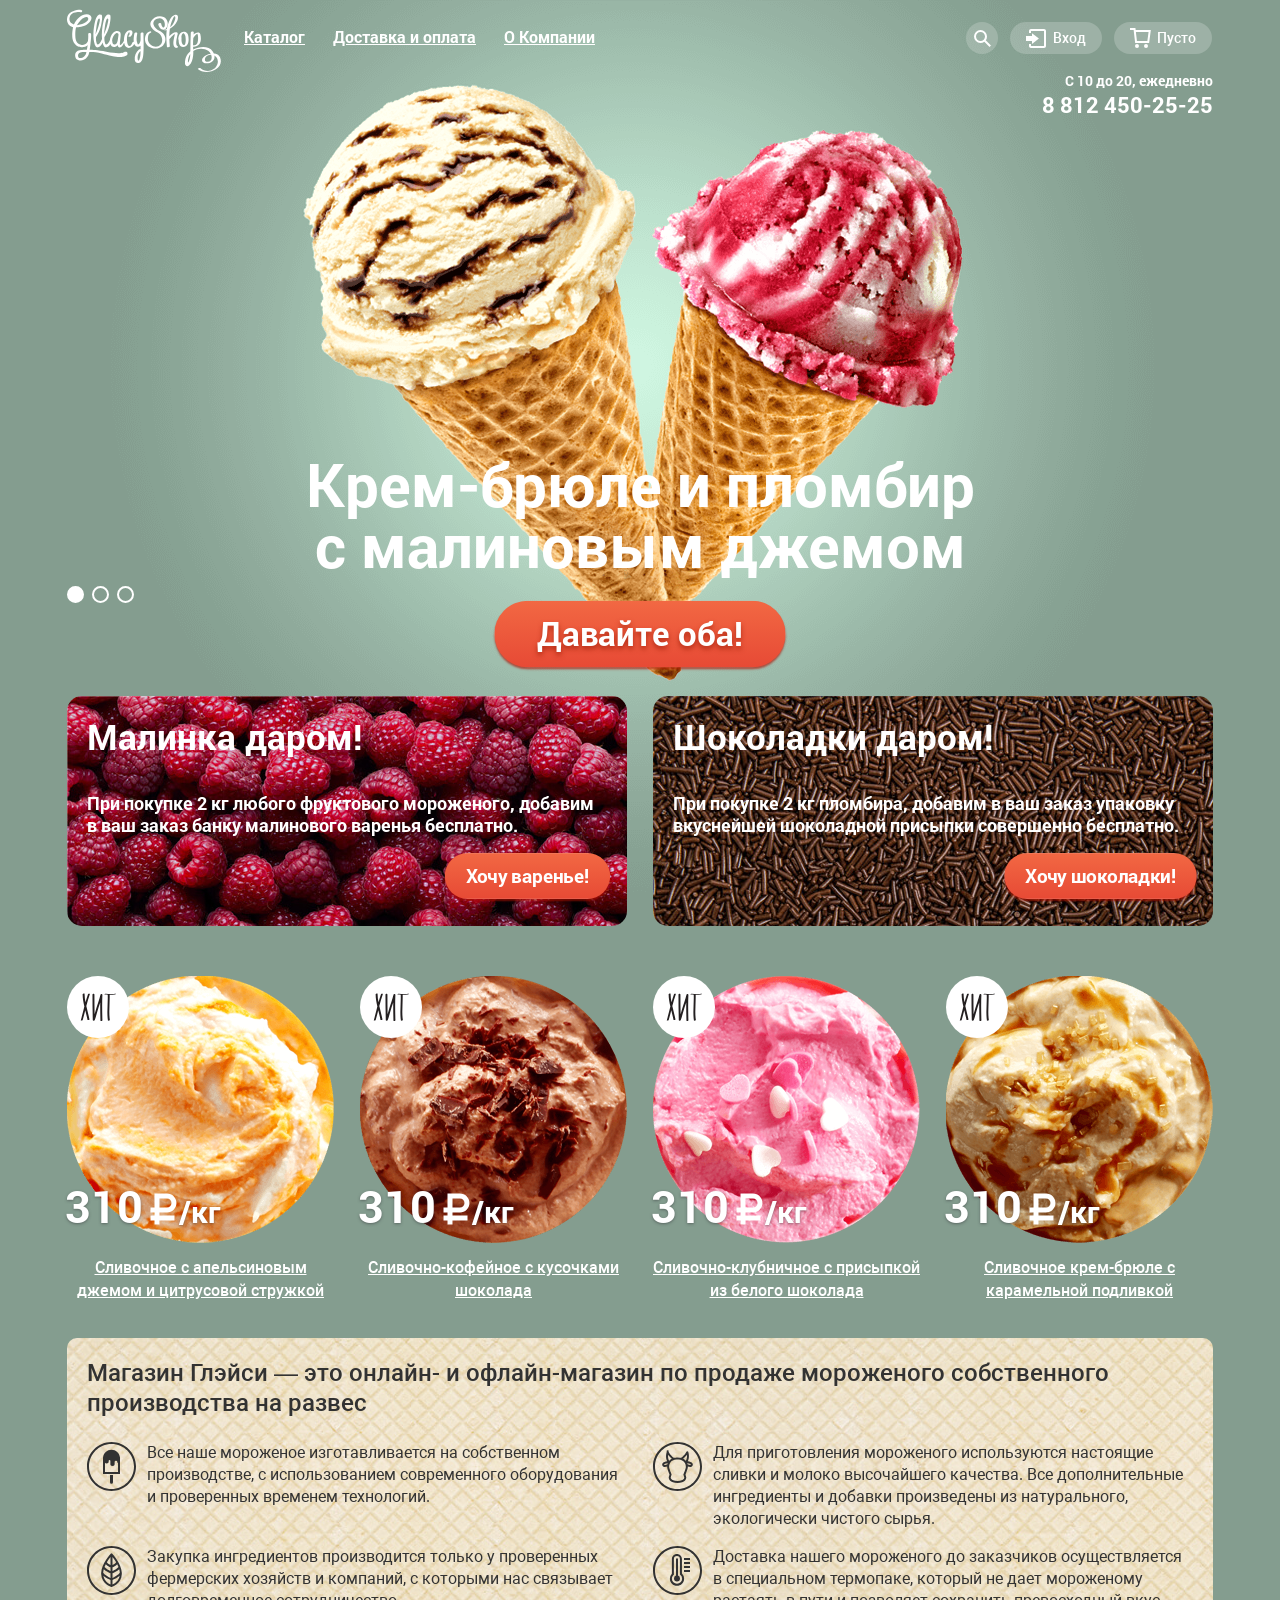
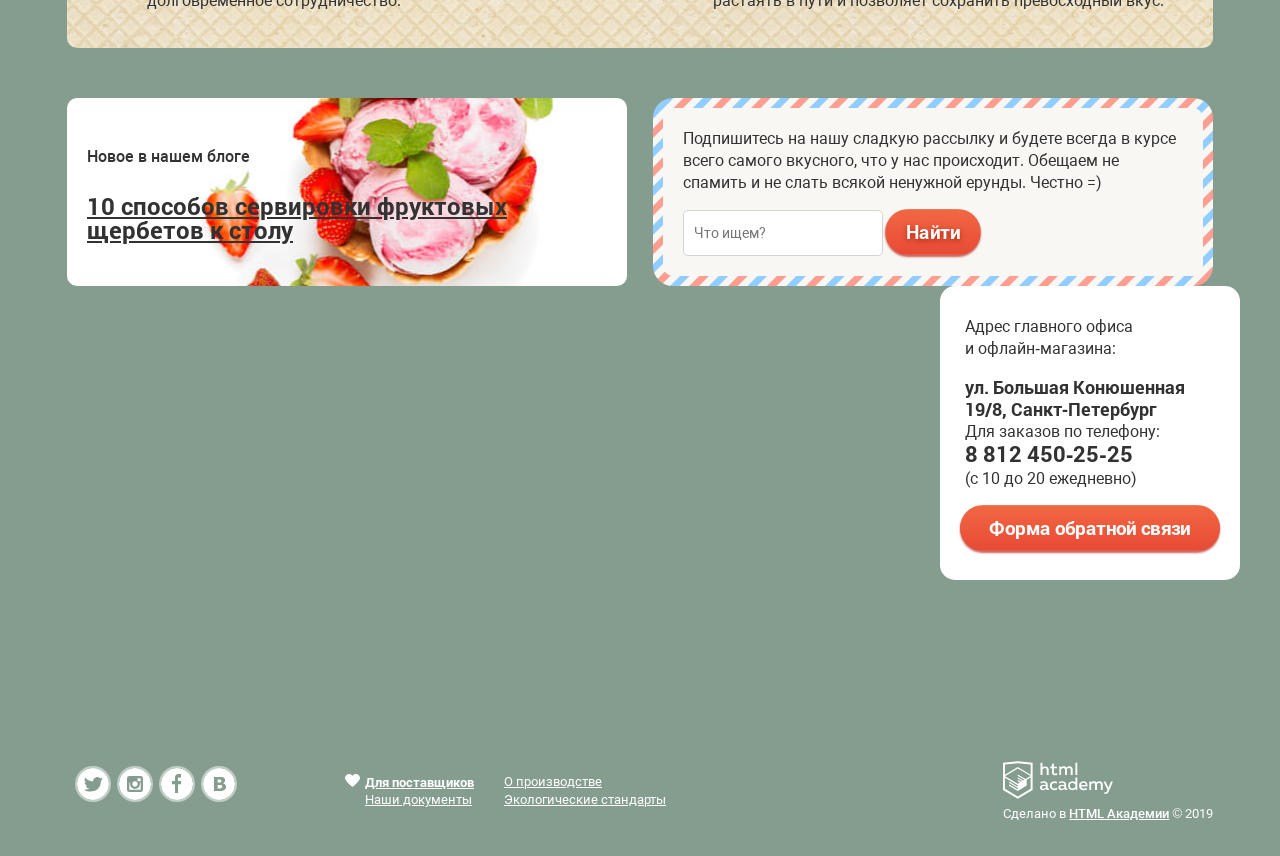
==== index.html @ 38259464 "декор-2" ====
<!DOCTYPE html>
<html lang="ru">

<head>
  <meta charset="utf-8">
  <title>HTML Academy: Глейси</title>
  <link rel="stylesheet" href="css/normalize.css">
  <link rel="stylesheet" href="css/style.css">
</head>

<body class="page-body">
  <input class="visually-hidden" type="radio" id="product-1" name="toggle" checked>
  <input class="visually-hidden" type="radio" id="product-2" name="toggle">
  <input class="visually-hidden" type="radio" id="product-3" name="toggle">
  <div class="site-wrapper">
    <div class="convert">
      <header class="page-header">
        <img class="logo  navigation__logo header__column-left" src="img/logo.svg" width="154" height="64" alt="Логотип Gllacy Shop">
        <nav class="navigation header__column-center">
          <ul class="navigation-list">
            <li class="navigation-list__item">
              <a class="navigation-list__link" href="#">Каталог</a>
              <ul class="nested-list navigation__nested-list">
                <li class="nested-list__item"><a class="nested-list__link nested-list__link--heading" href="#">Новинки</a></li>
                <li class="nested-list__item"><a class="nested-list__link" href="catalog.html">Сливочное</a></li>
                <li class="nested-list__item"><a class="nested-list__link" href="#">Щербеты</a></li>
                <li class="nested-list__item"><a class="nested-list__link" href="#">Фруктовый лед</a></li>
                <li class="nested-list__item"><a class="nested-list__link" href="#">Мелорин</a></li>
              </ul>
            </li>
            <li class="navigation-list__item"><a class="navigation-list__link" href="#">Доставка и оплата</a></li>
            <li class="navigation-list__item"><a class="navigation-list__link" href="#">О Компании</a></li>
          </ul>
        </nav>
        <div class="header__column-right">
          <ul class="user-navigation">
            <li class="user-navigation__item">
              <button class="user-navigation__icon user-navigation__icon--search" type="button" name="button-search-icon" aria-label="При наведении показывается форма поискаg сайту"><svg xmlns="http://www.w3.org/2000/svg" xmlns:xlink="http://www.w3.org/1999/xlink"
                  width="17" height="17" viewbox="0 0 17 17">
                  <path fill="#fff" d="M16.958 15.527L11.75 10.32A6.455 6.455 0 0 0 13 6.5 6.5 6.5 0 1 0 6.5 13a6.465 6.465 0 0 0 3.839-1.263l5.205 5.204 1.414-1.414zM6.5 11C4.019 11 2 8.981 2 6.5S4.019 2 6.5 2 11 4.019 11 6.5 8.981 11 6.5 11z" /></svg></button>
              <!--форма поиска -->
              <form class="search-form popup-form user-navigation__popup-form " action="https://echo.htmlacademy.ru" method="get" aria-label="Поиск по сайту">
                <input class="input search-form__input" type="search" name="search" placeholder="Что ищем?">
                <button class="button search-form__button" type="submit">Найти</button>
              </form>
            </li>
            <li class="user-navigation__item">
              <a class="user-navigation__icon user-navigation__icon--login" href="#"><svg class="user-navigation__button-icon" xmlns="http://www.w3.org/2000/svg" xmlns:xlink="http://www.w3.org/1999/xlink" width="21" height="19" viewbox="0 0 21 19">
                  <g fill="#fff">
                    <path d="M6 14.875L12.917 9.5 6 4.125v2.917H-.042v4.917H6z" />
                    <path d="M18 0H5C3.9 0 3 .9 3 2v2h2V2h13v15H5v-2H3v2c0 1.1.9 2 2 2h13c1.1 0 2-.9 2-2V2c0-1.1-.9-2-2-2z" />
                  </g>
                </svg> Вход</a>
              <!-- Форма входа-->
              <form class=" form-login user-navigation__form-login popup-form user-navigation__popup-form" action="https://echo.htmlacademy.ru" method="post" aria-label="Форма входа в личный кабинет">
                <input class="input form-login__input" type="email" name="login" placeholder="Электронная почта">
                <input class="input form-login__input" type="password" name="password" placeholder="Пароль">
                <button class="button form-login__button" type="submit">Войти</button>
                <div class="form-login__wrapper form-login__wrapper--right">
                  <a href="#" class="link popup-form__link  ">Забыли пароль?</a>
                  <a href="#" class="link popup-form__link">Новая регистрация</a>
                </div>
              </form>
            </li>
            <li class="user-navigation__item">
              <a class="user-navigation__icon shopping-cart-icon " href="#" aria-label="Корзина: Пусто">
                <svg class="user-navigation__button-icon" xmlns="http://www.w3.org/2000/svg" width="21" height="20" viewbox="0 0 21 20">
                  <g fill="#fff">
                    <path d="M5.657 2.031L5.422 0H0v2h3.64l1.5 13h13.988l1.699-12.969H5.657zM17.372 13H6.922L5.888 4.031h12.66L17.372 13z" />
                    <circle cx="6.984" cy="18" r="2" />
                    <circle cx="15.984" cy="18" r="2" />
                  </g>
                </svg>
                Пусто</a>
            </li>
          </ul>
          <p class="header-contacts">
            <span class="text header-contacts__text">C 10 до 20, ежедневно</span>
            <a class="telephone header-contacts__telephone" href="tel:8812450525207">8 812 450-25-25</a>
          </p>
        </div>
      </header>
    </div>
    <main class="main">
      <div class="convert">
        <h1 class="visually-hidden"> Магазин мороженного "Gllacy Shop"</h1>
        <section class="slider">
          <h2 class="visually-hidden">Актуальные предложения</h2>
          <div class="slider-controls">
            <label for="product-1">Первый</label>
            <label for="product-2">Второй</label>
            <label for="product-3">Третий</label>
          </div>
          <ul class="slider-list">
            <li class="slider-item slide" id="slide1">
              <h3 class="slide-title">
                Крем-брюле и пломбир с малиновым джемом
              </h3>
              <a class="button slide-button" href="#">Давайте оба!</a>
            </li>
            <li class="slider-item slide" id="slide2">
              <h3 class="slide-title">
                Шоколадный пломбир и лимонный сорбет
              </h3>
              <a class="button slide-button" href="#">Давайте оба!</a>
            </li>
            <li class="slider-item slide" id="slide3">
              <h3 class="slide-title">
                Пломбир с помадкой и клубничный щербет
              </h3>
              <a class="button slide-button" href="#">Давайте оба!</a>
            </li>
          </ul>
        </section>
        <section class="stock">
          <h2 class="visually-hidden">Акции</h2>
          <ul class="stock__list">
            <li class="stock-item  stock-item--raspberries">
              <h3 class="stock-item__title ">Малинка даром!</h3>
              <p class="text stock-item__text">При покупке 2 кг любого фруктового мороженого, добавим в ваш заказ банку малинового варенья бесплатно.
              </p>
              <a class="button stock-item__button" href="#">Хочу варенье!</a>
            </li>
            <li class="stock-item  stock-item--chocolate">
              <h3 class="stock-item__title">Шоколадки даром!</h3>
              <p class="text stock-item__text">При покупке 2 кг пломбира, добавим в ваш заказ упаковку вкуснейшей шоколадной присыпки совершенно бесплатно.
              </p>
              <a class="button stock-item__button" href="#">Хочу шоколадки!</a>
            </li>
          </ul>
        </section>
        <section class="catalog">
          <h2 class="visually-hidden">Каталог мороженного </h2>
          <ul class="calalog-list">
            <li class="catalog-item">
              <div class="catalog-item__wrapper-image  catalog-item__wrapper-image--flag">
                <img class="catalog-item__image" src="img/catalog-preview-4.png" width="267" height="267" alt="Мороженное жетлого цвета с белыми прожилками">
                <p class="catalog-item__price">310<span class=" catalog-item__price--measure">/кг</span></p>
              </div>
              <h3 class="catalog-item__title">
                <a class="link catalog-item__link" href="#">Сливочное с апельсиновым джемом и цитрусовой стружкой</a>
              </h3>
              <div class="catalog-item__container">
                <a class="button catalog-item__button" href="#">Быстрый просмотр</a>
              </div>
            </li>
            <li class="catalog-item">
              <div class="catalog-item__wrapper-image  catalog-item__wrapper-image--flag">
                <img class="catalog-item__image" src="img/catalog-preview-6.png" width="267" height="267" alt="Мороженное светло-коричневого цвета с присыпкой из тертого шоколада">
                <p class="catalog-item__price">310<span class="catalog-item__price--measure">/кг</span></p>
              </div>
              <h3 class="catalog-item__title">
                <a class="link catalog-item__link" href="#">Сливочно-кофейное с кусочками шоколада</a>
              </h3>
              <div class="catalog-item__container">
                <a class="button catalog-item__button" href="#">Быстрый просмотр</a>
              </div>
            </li>
            <li class="catalog-item">
              <div class="catalog-item__wrapper-image  catalog-item__wrapper-image--flag">
                <img class="catalog-item__image" src="img/catalog-preview-7.png" width="267" height="267" alt="Мороженное свето-розового цвета с присыпкой из белых и розовых сердечек  ">
                <p class="catalog-item__price">310<span class="catalog-item__price--measure">/кг</span></p>
              </div>
              <h3 class="catalog-item__title">
                <a class="link catalog-item__link" href="#">Сливочно-клубничное с присыпкой из белого шоколада</a>
              </h3>
              <div class="catalog-item__container">
                <a class="button catalog-item__button" href="#">Быстрый просмотр</a>
              </div>
            </li>
            <li class="catalog-item">
              <div class="catalog-item__wrapper-image catalog-item__wrapper-image--flag">
                <img class="catalog-item__image" src="img/catalog-preview-8.png" width="267" height="267" alt="Белое мороженное с карамельными вкраплениями">
                <p class="catalog-item__price">310<span class=" catalog-item__price--measure">/кг</span></p>
              </div>
              <h3 class="catalog-item__title">
                <a class="link catalog-item__link" href="#">Сливочное крем-брюле с карамельной подливкой</a>
              </h3>
              <div class="catalog-item__container">
                <a class="button catalog-item__button" href="#">Быстрый просмотр</a>
              </div>
            </li>
          </ul>
        </section>
        <section class="advantages">
          <h2 class="visually-hidden">Преимущества</h2>
          <p class=" text  advantages__description">Магазин Глэйси — это онлайн- и офлайн-магазин по продаже мороженого собственного производства на развес</p>
          <ul class="advantages-list">
            <li class="advantages-item advantages-item--ice-cream">
              <p class="text advantages-item__text">Все наше мороженое изготавливается на собственном производстве, с использованием современного оборудования и проверенных временем технологий.
              </p>
            </li>
            <li class="advantages-item advantages-item--cow">
              <p class="text advantages-item__text">Для приготовления мороженого используются настоящие сливки и молоко высочайшего качества. Все дополнительные ингредиенты и добавки произведены из натурального, экологически чистого сырья.
              </p>
            </li>
            <li class="advantages-item  advantages-item--eco">
              <p class="text advantages-item__text">Закупка ингредиентов производится только у проверенных фермерских хозяйств и компаний, с которыми нас связывает долговременное сотрудничество.
              </p>
            </li>
            <li class="advantages-item advantages-item--thermometer">
              <p class="text advantages-item__text">Доставка нашего мороженого до заказчиков осуществляется в специальном термопаке, который не дает мороженому растаять в пути и позволяет сохранить превосходный вкус.
              </p>
            </li>
          </ul>
        </section>
        <section class="news">
          <h2 class="visually-hidden">Новости блога</h2>
          <article class="news-article news__item">
            <h3 class="news-article__title">Новое в нашем блоге</h3>
            <a class=" link news-article__link" href="#">10 способов сервировки фруктовых щербетов к столу</a>
          </article>
          <div class="subscription-conteiner news__item">
            <section class="subscription ">
              <h3 class="visually-hidden">Подписка на рассылку новостей</h3>
              <p class="text subscription__text">Подпишитесь на нашу сладкую рассылку и будете всегда в курсе всего самого вкусного, что у нас происходит. Обещаем не спамить и не слать всякой ненужной ерунды. Честно =) </p>
              <form class="subscription-form subscription__subscription-form" action="https://echo.htmlacademy.ru" method="get" aria-label="Оставить элекnронную почту для подписки на новости">
                <input class="input subscription-form__input" type="search" name="search" placeholder="Что ищем?">
                <button class="button subscription-form__button" type="submit">Найти</button>
              </form>
            </section>
          </div>
        </section>
      </div>
      <section class="contacts">
        <h2 class="visually-hidden">Контакты</h2>
        <div class="convert">
          <div class="contacts-wrapper">
            <p class="text contacts__text">Адрес главного офиса и&#160;офлайн&#8209;магазина:</p>
            <address property="address" typeof="PostalAddress">
              <span class="text contacts__text contacts__text--address" property="streetAddress"> ул. Большая Конюшенная 19/8,</span>
              <span class="text contacts__text contacts__text--address" property="addressLocality"> Санкт&#8209;Петербург </span>
            </address>
            <p class="text contacts__text">Для заказов по телефону:
              <a class="telephone contacts__telephone" href="tel:8812450525207" property="telephone">8&#160;812&#160;450&#8209;25&#8209;25</a>
              (c&#160;10&#160;до&#160;20&#160;ежедневно)
            </p>
            <a class="button contacts__button" href="contacts.html">Форма обратной связи</a>
          </div>
        </div>
        <iframe class="map contacts__map" src="https://www.google.com/maps/embed?pb=!1m18!1m12!1m3!1d1998.6037872533277!2d30.320858716096975!3d59.93871648187614!2m3!1f0!2f0!3f0!3m2!1i1024!2i768!4f13.1!3m3!1m2!1s0x4696310fca145cc1%3A0x42b32648d8238007!2z0JHQvtC70YzRiNCw0Y8g0JrQvtC90Y7RiNC10L3QvdCw0Y8g0YPQuy4sIDE5LzgsINCh0LDQvdC60YIt0J_QtdGC0LXRgNCx0YPRgNCzLCDQoNC-0YHRgdC40Y8sIDE5MTE4Ng!5e0!3m2!1sru!2sus!4v1552592112877"
          width="100%" height="450" frameborder="0" style="border:0"></iframe>
        <!--https://www.w3.org/TR/html/grouping-content.html#the-address-element-->
      </section>
    </main>
    <div class="convert">
      <footer class="page-footer">
        <ul class="social-list">
          <li class="social-item"><a class="social-item__link social-item__link--twitter " href="https://twitter.com/htmlacademy_ru?lang=ru" aria-label="HTML Академия в Twitter"></a></li>
          <li class="social-item"><a class="social-item__link social-item__link--instagram " href="https://www.instagram.com/htmlacademy/?hl=ru" aria-label="HTML Академия в Instagram"></a></li>
          <li class="social-item"><a class="social-item__link social-item__link--facebook " href="https://www.facebook.com/htmlacademy/" aria-label="HTML Академия в Facebook"></a></li>
          <li class="social-item"><a class="social-item__link social-item__link--vkontakte " href="https://vk.com/htmlacademy" aria-label="HTML Академия в Vkontakte"></a></li>
        </ul>
        <ul class="legal-list">
          <li class="legal-item"><a class="link legal-item__link  legal-item__link--accent" href="#">Для поставщиков</a></li>
          <li class="legal-item"><a class="link legal-item__link" href="#">Наши документы</a></li>
          <li class="legal-item"><a class="link legal-item__link" href="#">О производстве</a></li>
          <li class="legal-item"><a class="link legal-item__link" href="#">Экологические стандарты</a></li>
        </ul>
        <div class="copyright">
          <a href="https://htmlacademy.ru/intensive/htmlcss" class="copyright__logo-link"><img class="copyright__logo" src="img/logo-htmlacademy.svg " alt="Логотип htmlacademy" width="110" height="40"></a>
          <p class="text copyright__text">Сделано в <a class="link copyright__link" href="https://htmlacademy.ru/intensive/htmlcss">HTML Академии</a> © 2019</p>
        </div>
      </footer>
    </div>
  </div>
  <div class="feedback-convert">
    <section class="feedback popup-form">
      <!--Форма обратной связи-->
      <h2 class="visually-hidden">Форма обратной связи</h2>
      <p class="text feedback__text">Мы обязательно Вам ответим! </p>
      <form class="feedback-form" action="index.html" method="post">
        <input class="input feedback-form__input" type="text" name="feedback-name" placeholder="Как Вас зовут?">
        <input class="input feedback-form__input" type="email" name="feedback-email" placeholder="Ваша почта для ответа?">
        <textarea class="input feedback-form__input" name="feedback-text" rows="6" cols="80" placeholder="Напишите что-нибудь..."></textarea>
        <button class="button feedback__button" type="submit" name="button">Отправить</button>
        <button class="feedback__button-close" type="button" name="button-close" aria-label="Закрыть форму"></button>
      </form>
    </section>
  </div>
</body>

</html>
---- css/style.css ----
@font-face {
  font-family: 'roboto';
  font-weight: 300;
  font-style: normal;
  src: url('fonts/roboto.woff2') format('woff2'),
    url('fonts/roboto.woff') format('woff');
}

@font-face {
  font-family: 'roboto';
  font-weight: 500;
  font-style: normal;
  src: url('fonts/robotomedium.woff2') format('woff2'),
    url('fonts/robotomedium.woff') format('woff');
}

@font-face {
  font-family: 'roboto';
  font-weight: 900;
  font-style: normal;
  src: url('fonts/robotobold.woff2') format('woff2'),
    url('fonts/robotobold.woff') format('woff');
}

*,
*::before,
*::after {
  box-sizing: inherit;
}

html {
  box-sizing: border-box;
}

.site-wrapper {
  min-width: 1200px;
  /* Для демонстрации */
  min-height: 100vh;
  transition: background-image .5s ease, background-color .5s ease;
  background-color: #849d8f;
  background-image: url('../img/slider-ice-1.png');
  background-repeat: no-repeat;
  background-position: top center;
}

.site-wrapper::before,
.site-wrapper::after {
  visibility: hidden;
  content: '';
}

.site-wrapper::before {
  background-image: url('../img/slider-ice-2.png');
}

.site-wrapper::after {
  background-image: url('../img/slider-ice-3.png');
}

.slider {
  position: relative;
  display: flex;
  align-items: center;
  flex-direction: column;
  padding-top: 321px;
  text-align: center;
  color: #fff;
}

.slider-list {
  margin: 0;
  padding: 0;
  list-style: none;
}

.slide {
  display: none;
}

.slide-title {
  font-size: 60px;
  font-weight: 800;
  line-height: 60px;
  width: 700px;
  margin: 0 auto;
  margin-bottom: 27px;
}

.button {
  font-size: 31px;
  font-weight: 600;
  line-height: 41px;
  display: inline-block;
  padding: 12px 44px;
  cursor: pointer;
  text-align: center;
  vertical-align: top;
  text-decoration: none;
  color: #fff;
  border: none;
  border-radius: 50px;
  background: #f26843;
  background: linear-gradient(to bottom, #f26843 0%, #e74a35 100%);
  box-shadow: 0 2px 2px rgba(172, 16, 0, .64);
  text-shadow: 0 2px 5px rgba(160, 32, 11, .76);
}

.button:hover {
  background: linear-gradient(to bottom, #f58669 0%, #ec6f5e 100%);
  box-shadow: 0 2px 2px rgba(172, 16, 0, 1);
}

.button:active {
  background: linear-gradient(to bottom, #d84732 0%, #e1613e 100%);
  box-shadow: inset 0 2px 2px rgba(172, 16, 0, 1);
}

.slider-controls {
  font-size: 0;
  position: absolute;
  z-index: 20;
  bottom: 63px;
  left: 0;
}

.slider-controls label {
  display: inline-block;
  width: 17px;
  height: 17px;
  margin-right: 8px;
  cursor: pointer;
  vertical-align: top;
  border: 2px solid #fff;
  border-radius: 50%;
  background-color: transparent;
}

#product-1:checked~.site-wrapper {
  background-color: #849d8f;
  background-image: url('../img/slider-ice-1.png');
}

#product-2:checked~.site-wrapper {
  background-color: #8996a6;
  background-image: url('../img/slider-ice-2.png');
}

#product-3:checked~.site-wrapper {
  background-color: #9d8b84;
  background-image: url('../img/slider-ice-3.png');
}

#product-1:checked~.site-wrapper #slide1,
#product-2:checked~.site-wrapper #slide2,
#product-3:checked~.site-wrapper #slide3 {
  display: flex;
  align-items: center;
  flex-direction: column;
}

#product-1:checked~.site-wrapper label[for='product-1'],
#product-2:checked~.site-wrapper label[for='product-2'],
#product-3:checked~.site-wrapper label[for='product-3'] {
  background-color: #fff;
}

.page-body {
  display: flex;
  align-items: stretch;
  flex-direction: column;
  justify-content: flex-start;
  padding: 0;
}

.page-body--inner-page {
  background-color: #849d8f;
}

.convert {
  position: relative;
  width: 1200px;
  margin-right: auto;
  margin-left: auto;
  padding-right: 27px;
  padding-left: 27px;
}

.visually-hidden {
  position: absolute;
  overflow: hidden;
  clip: rect(0, 0, 0, 0);
  width: 1px;
  height: 1px;
  margin: -1px;
  padding: 0;
  border: 0;
}

.text {
  font-family: roboto, arial, sans-serif;
  font-size: 16px;
  font-weight: 300;
  line-height: 22px;
  margin-top: 0;
  padding-top: 0;
  text-align: left;
  color: #323232;
}

.page-header {
  display: flex;
  align-items: flex-start;
  flex-direction: row;
  justify-content: flex-start;
  width: 100%;
  margin-top: 7px;
}

.header__column-right {
  display: flex;
  align-items: flex-end;
  flex-direction: column;
  justify-content: flex-start;
  margin-left: auto;
}

.navigation {
  display: flex;
  flex-direction: row;
  flex-wrap: wrap;
  justify-content: flex-start;
}

.navigation__logo {
  position: relative;
  margin-top: 2px;
}

.navigation-list {
  display: flex;
  flex-direction: row;
  flex-wrap: wrap;
  margin: 0;
  margin-top: 15px;
  padding: 0;
  padding-left: 9px;
  list-style: none;
}

.navigation-list__item {
  position: relative;
}

.navigation-list__link {
  font-family: roboto, arial, sans-serif;
  font-size: 16px;
  font-weight: 900;
  line-height: 22px;
  display: block;
  padding-top: 4px;
  padding-bottom: 6px;
  padding-right: 14px;
  padding-left: 14px;
  text-align: left;
  text-decoration: underline;
  color: white;
  border-radius: 50px;
  background-color: transparent;
}

.navigation-list__link:hover {
  text-decoration: none;
  color: black;
  background-color: white;
}

.navigation-list__link:active {
  text-decoration: none;
  color: black;
  background-color: white;
  box-shadow: inset 0 2px 1px 1px #696969;
}

.navigation-list__link--current {
  background-color: #d07058;
}

.nested-list {
  position: absolute;
  z-index: 1;
  top: 30px;
  left: -5px;
  display: flex;
  overflow: hidden;
  clip: auto;
  flex-direction: column;
  margin-left: 0;
  margin-left: 0;
  padding-left: 0;
  list-style: none;
  border-radius: 5px;
}

.navigation-list__item>.navigation__nested-list {
  display: none;
}

.navigation-list__item:hover>.navigation__nested-list {
  display: flex;
}

.nested-list__item {
  display: block;
}

.nested-list__link {
  font-family: roboto, arial, sans-serif;
  font-size: 14px;
  font-weight: 300;
  line-height: 16px;
  display: block;
  padding: 10px;
  padding-left: 20px;
  text-decoration: none;
  color: black;
  background-color: white;
}

.nested-list__link:hover {
  background-color: #fbded7;
}

.nested-list__link:active {
  background-color: #d07058;
}

.nested-list__link--heading {
  font-weight: 900;
}

.nested-list__link--heading::after {
  display: block;
  height: 1px;
  margin-right: 6px;
  margin-left: 6px;
  content: '';
  background-color: #d1d0ce;
}

.user-navigation {
  display: flex;
  flex-direction: row;
  justify-content: flex-end;
  margin: 0;
  margin-right: 1px;
  padding-left: 0;
  padding-top: 15px;
  list-style: none;
  align-items: flex-start;
}

.user-navigation__item {
  position: relative;
  display: block;
  padding: 0px;
  margin-left: 12px;
}

.user-navigation__icon {
  font-family: roboto, arial, sans-serif;
  font-size: 14px;
  font-weight: 500;
  line-height: 22px;
  display: block;
  padding-left: 16px;
  padding-right: 16px;
  padding-top: 5px;
  padding-bottom: 5px;
  text-align: center;
  text-decoration: none;
  color: white;
  border-style: none;
  border-radius: 50px;
  background-color: rgba(255, 255, 255, .2);
  vertical-align: middle;
  display: flex;
  justify-content: center;
  align-items: center;
}

.user-navigation__button-icon {
  margin-right: 6px;
}

.user-navigation__icon:hover {
  color: black;
  background-color: rgba(255, 255, 255, 1);
}

.user-navigation__icon--search {
  width: 32px;
  height: 32px;
  padding: 5px;
  border-radius: 50%;
  vertical-align: middle;
}

.user-navigation__icon--search:hover>svg>path {
  fill: black;
}

.user-navigation__icon--login:hover>svg>g {
  fill: black;
}

.user-navigation__popup-form {
  top: 30px;
  left: -5px;
}

.popup-form {
  position: absolute;
  z-index: 1;
  display: flex;
  flex-direction: column;
  padding: 20px;
  border-color: #d3d3d2;
  border-radius: 5px;
  background-color: #f8f7f4;
}

.user-navigation__item>.user-navigation__popup-form {
  display: none;
}

.user-navigation__item:hover>.user-navigation__popup-form {
  display: flex;
}

.shopping-cart-icon:hover>svg>g {
  fill: black;
}

.input {
  font-family: roboto, arial, sans-serif;
  font-size: 14px;
  font-weight: 300;
  line-height: 24px;
  padding: 10px;
  text-decoration: none;
  color: #999;
  border-width: 1px;
  border-style: solid;
  border-color: #d3d3d2;
  border-radius: 5px;
  background-color: white;
  box-shadow: none;
}

.button {
  font-family: roboto, arial, sans-serif;
  font-size: 18px;
  font-weight: 900;
  line-height: 24px;
  display: inline-block;
  padding: 10px;
  padding-right: 20px;
  padding-left: 20px;
  -webkit-transform: matrix(1.04013375779322, 0, 0, 1.04013375779322, 0, 0);
  -moz-transform: matrix(1.04013375779322, 0, 0, 1.04013375779322, 0, 0);
  -ms-transform: matrix(1.04013375779322, 0, 0, 1.04013375779322, 0, 0);
  text-align: center;
  text-decoration: none;
  color: white;
  border: none;
  border-radius: 50px;
  background-color: white;
  background-image: -moz-linear-gradient(90deg, rgb(231, 74, 53) 0%, rgb(242, 104, 67) 100%);
  background-image: -webkit-linear-gradient(90deg, rgb(231, 74, 53) 0%, rgb(242, 104, 67) 100%);
  background-image: -ms-linear-gradient(90deg, rgb(231, 74, 53) 0%, rgb(242, 104, 67) 100%);
  box-shadow: 0 2px 2px 0 rgba(172, 16, 0, .64);
  text-shadow: 0 2px 5px rgba(160, 32, 11, .76);
}

.link {
  font-family: roboto, arial, sans-serif;
  font-size: 16px;
  font-weight: 500;
  line-height: 18px;
  text-align: center;
  text-decoration: underline;
  color: white;
}

.link:hover {
  color: #ffbc9e;
}

.link:active {
  color: #ffbc9e;
}

.popup-form__link {
  font-size: 13px;
  font-weight: 300;
  color: black;
}

.shopping-cart-icon--full {
  background-color: white;
  color: black;
}

.shopping-cart-nested__list {
  position: relative;
  list-style: none;
}

.shopping-cart-nested__list:last-child::after {
  position: absolute;
  display: block;
  height: 1px;
  content: '';
  background-color: #cacac7;
}

.shopping-cart-nested__cost {
  font-size: 15px;
  font-weight: 900;
  text-align: right;
}

.shopping-cart-nested__description {
  font-size: 13px;
}

.shopping-cart-nested__quantity {
  font-size: 13px;
}

.shopping-cart-nested__price {
  font-size: 13px;
  color: #999;
}

.shopping-cart-nested__cost {
  font-size: 13px;
}

.header-contacts {
  display: flex;
  align-items: flex-end;
  flex-direction: column;
  color: white;
}

.header-contacts__text {
  font-size: 14px;
  font-weight: 900;
  color: inherit;
}

.telephone {
  font-family: roboto, arial, sans-serif;
  font-size: 22px;
  font-weight: 900;
  text-decoration: none;
  color: inherit;
}

.slide-title {
  font-family: roboto, arial, sans-serif;
  font-size: 60px;
  font-weight: 900;
  line-height: 60.35px;
  color: white;
}

.slide-button {
  font-size: 32px;
  font-weight: 900;
  line-height: 44px;
  align-self: center;
  width: 280px;
}

.stock {
  margin-top: 30px;
}

.stock__list {
  display: flex;
  flex-direction: row;
  flex-wrap: wrap;
  justify-content: space-between;
  margin: 0;
  padding: 0;
  list-style: none;
}

.stock-item {
  display: flex;
  align-items: flex-start;
  flex-direction: column;
  width: 560px;
  min-height: 230px;
  padding: 20px;
  border-radius: 15px;
}

.stock-item--raspberries {
  background-image: url('../img/background-raspberries.jpg');
}

.stock-item--chocolate {
  background-image: url('../img/background-chocolate.jpg');
}

.stock-item__title {
  font-family: roboto, arial, sans-serif;
  font-size: 35px;
  font-weight: 900;
  line-height: 41px;
  margin-top: 0;
  text-align: left;
  color: white;
}

.stock-item__text {
  font-family: roboto, arial, sans-serif;
  font-size: 18px;
  font-weight: 900;
  line-height: 22px;
  text-align: left;
  color: white;
}

.stock-item__button {
  align-self: flex-end;
  text-shadow: none;
}

.catalog {
  margin-top: 50px;
}

.calalog-list {
  font-size: 0;
  display: flex;
  flex-direction: row;
  flex-wrap: wrap;
  justify-content: space-between;
  margin: 0;
  padding: 0;
  list-style: none;
}

.catalog-item {
  position: relative;
  width: 267px;
  margin: 0;
  padding: 0;
  margin-bottom: 36px;
}

.catalog-item__wrapper-image {
  position: relative;
}

.catalog-item__wrapper-image--flag::before {
  position: absolute;
  content: "хит";
  display: block;
  width: 62px;
  height: 62px;
  border-radius: 50%;
  background-color: white;
  background-image: url("../img/hit.svg");
  background-position: center;
  background-repeat: no-repeat;
  top: 0px;
  left: 0px;
  z-index: 6;
}

.catalog-item__title {
  margin-top: 13px;
}

.catalog-item__link {
  display: block;
  text-align: center;
  line-height: 23px;
}

.catalog-item__image {
  margin-left: auto;
  margin-right: auto;
}

.catalog-item__flag {
  font-size: 0;
  position: absolute;
  top: 0;
  left: 0;
  width: 62px;
  height: 62px;
  border-radius: 50%;
  background-color: white;
  background-image: url('../img/hit.svg');
  background-repeat: no-repeat;
}

.catalog-item__price {
  font-family: roboto, arial, sans-serif;
  font-size: 45px;
  font-weight: 900;
  font-weight: bold;
  line-height: 45px;
  position: absolute;
  padding: 0px;
  left: -2px;
  top: 207px;
  display: flex;
  align-items: baseline;
  flex-direction: row;
  text-align: left;
  color: white;
  text-shadow: 0 1px 3px rgba(49, 50, 53, .5);
  margin: 0px;
}

.catalog-item__price--measure {
  font-size: 30px;
  position: relative;
  padding-left: 36px;
}

.catalog-item__price--measure::before {
  position: absolute;
  bottom: 8px;
  left: 6px;
  display: block;
  width: 30px;
  height: 33px;
  content: '';
  background-image: url('../img/ruble.svg');
  background-repeat: no-repeat;
  background-position: center;
  -webkit-svg-shadow: 0 1px 3px rgba(49, 50, 53, .5);
}

/*Разобраться с тенюшечкой.*/
.catalog-item__container {
  z-index: 4;
  display: none;
  width: 100%;
  text-align: center;
  margin-top: 9px;
  margin-bottom: 5px;
}

.catalog-item:hover {
  z-index: 2;
}

.catalog-item:hover>.catalog-item__container {
  z-index: 6;
  display: block;
  position: absolute;
  top: 324px;
}

.catalog-item:hover>.catalog-item__container::after {
  position: absolute;
  z-index: -1;
  top: -340px;
  left: -13px;
  display: block;
  width: 293px;
  height: 405px;
  content: '';
  border-radius: 5px;
  background-color: rgba(255, 255, 255, .2);
  box-shadow: 0 20px 20px 0 rgba(0, 0, 0, .4);
}

.catalog-item__button {
  display: inline-block;
  text-align: center;
  text-shadow: none;
  padding-top: 7px;
  padding-bottom: 11px;
  padding-right: 16px;
  padding-left: 16px;
  letter-spacing: -0.02em;
}

.catalog-item__container::after {
  display: block;
  content: '';
}

.advantages {
  padding: 20px;
  border-radius: 10px;
  background-color: #e8d3ad;
  background-image: url('../img/pattern-waffle.jpg');
}

.advantages__description {
  font-size: 24px;
  font-weight: 500;
  line-height: 30px;
}

.advantages-list {
  display: flex;
  flex-direction: row;
  flex-wrap: wrap;
  justify-content: space-between;
  margin: 0;
  padding: 0;
  list-style: none;
}

.advantages-item {
  position: relative;
  width: 540px;
  padding-left: 60px;
}

.advantages-item::before {
  position: absolute;
  top: 0;
  left: 0;
  width: 62px;
  height: 62px;
  content: '';
  background-repeat: no-repeat;
}

.advantages-item--ice-cream::before {
  background-image: url('../img/ice-cream.svg');
}

.advantages-item--cow::before {
  background-image: url('../img/cow.svg');
}

.advantages-item--eco::before {
  background-image: url('../img/eco.svg');
}

.advantages-item--thermometer::before {
  background-image: url('../img/thermometer.svg');
}

.advantages-list:nth-child(4)::before {
  position: absolute;
  top: 0;
  left: 0;
  width: 62px;
  height: 62px;
  content: '';
  background-image: url('../img/thermometer.svg');
}

.news {
  display: flex;
  display: flex;
  flex-direction: row;
  flex-direction: row;
  flex-wrap: wrap;
  justify-content: space-between;
  margin-top: 50px;
}

.news__item {
  width: 560px;
}

.news-article {
  padding: 20px;
  border-radius: 10px;
  background-color: white;
  background-image: url('../img/article-illustration.jpg');
  background-repeat: no-repeat;
  background-position: 40% 50%;
}

.news-article__title {
  font-family: roboto, arial, sans-serif;
  font-size: 16px;
  font-weight: 500;
  line-height: 45px;
  text-align: left;
  color: white;
  color: #323232;
}

.news-article__link {
  font-size: 24px;
  font-weight: 900;
  line-height: 22px;
  color: #323232;
}

.subscription {
  display: flex;
  flex-direction: column;
  padding: 20px;
  border-radius: 10px;
  background-color: #f8f7f4;
}

.subscription-conteiner {
  padding: 10px;
  border-radius: 20px;
  background-image: url('../img/bg-post.svg');
}

.subscription__button {
  align-self: flex-end;
  text-shadow: none;
}

.contacts {
  position: relative;
  display: block;
}

.contacts-wrapper {
  position: absolute;
  right: 0;
  display: flex;
  flex-direction: column;
  flex-wrap: wrap;
  width: 300px;
  padding-top: 30px;
  padding-right: 25px;
  padding-bottom: 30px;
  padding-left: 25px;
  border-radius: 15px;
  background-color: white;
}

.contacts__text--address {
  font-size: 18px;
  font-weight: 900;
  font-style: normal;
}

.contacts__button {
  text-shadow: none;
}

.page-footer {
  display: flex;
  align-items: center;
  flex-direction: row;
  justify-content: flex-start;
  padding-top: 20px;
  padding-bottom: 20px;
}

.social-list {
  display: flex;
  flex-direction: row;
  flex-wrap: nowrap;
  height: 60px;
  margin: 0;
  padding: 0;
  list-style: none;
}

.social-item {
  margin: 0;
  margin-left: 10px;
  padding: 0;
}

.social-item__link {
  display: block;
  width: 32px;
  height: 32px;
  box-shadow: 0 0 0 2px rgba(255, 255, 255, 0.5);
  border-radius: 50%;
  background-repeat: no-repeat;
  background-position: center;
}

.social-item__link--twitter {
  background-image: url('../img/twitter.svg');
}

.social-item__link--instagram {
  background-image: url('../img/instagram.svg');
}

.social-item__link--facebook {
  background-image: url('../img/fb.svg');
}

.social-item__link--vkontakte {
  background-image: url('../img/vk.svg');
}

.legal-list {
  display: flex;
  flex-direction: column;
  flex-wrap: wrap;
  justify-content: flex-start;
  height: 50px;
  margin: 0;
  margin-left: 100px;
  padding: 0;
  list-style: none;
}

.legal-item {
  display: block;
  padding-left: 30px;
}

.legal-item__link {
  font-size: 13px;
  font-weight: 300;
  line-height: 18px;
  display: block;
  text-align: left;
}

.legal-item__link--accent {
  font-weight: 900;
  position: relative;
  display: block;
}

.legal-item__link--accent::before {
  position: absolute;
  top: 0;
  left: -20px;
  display: block;
  width: 15px;
  height: 15px;
  content: '';
  background-image: url('../img/heart.svg');
  background-repeat: no-repeat;
  background-position: center;
}

.copyright {
  margin-left: auto;
}

.copyright__text {
  font-size: 13px;
  line-height: 18px;
  color: white;
}

.copyright__link {
  font-size: inherit;
  line-height: inherit;
  color: inherit;
}

.paginator {
  display: flex;
  flex-direction: row;
  justify-content: flex-end;
  list-style: none;
}

.paginator-item__link {
  font-family: roboto, arial, sans-serif;
  font-size: 16px;
  font-weight: 300;
  line-height: 22px;
  display: block;
  min-width: 26px;
  text-align: center;
  text-decoration: none;
  color: white;
  border-radius: 13px;
}

.paginator-item__link--current {
  color: #323232;
  background-color: white;
}

.paginator-item__link--back {
  font-size: 0px;
  color: transparent;
  background-image: url("../img/icon-right-small.svg");
  width: 20px;
  height: 20px;
}

.paginator-item__link--next {}

.feedback-convert {
  position: fixed;
  top: 0;
  left: 0;
  display: none;
  width: 100%;
  height: 100%;
  background-color: rgba(32, 32, 32, .5);
}

.feedback {
  position: relative;
  top: 100px;
  width: 480px;
  margin-right: auto;
  margin-left: auto;
}

.feedback-form {
  display: flex;
  flex-direction: column;
}

.feedback__button {
  text-shadow: none;
}

/* Внутренняя страница*/
.breadcrumbs {
  display: flex;
  flex-direction: row;
  margin: 0;
  padding: 0;
  list-style: none;
  margin-bottom: -2px;
}

.breadcrumbs-item__link {
  font-size: 14px;
  font-weight: 300;
  padding-right: 21px;
  position: relative;
}

.breadcrumbs-item__link::after {
  content: "»";
  display: block;
  position: absolute;
  width: 6px;
  height: 6px;
  top: 0px;
  right: 8px;
  color: white;
}

.breadcrumbs-item__link--current {
  text-decoration: none;
}

.breadcrumbs-item__link--current::after {
  display: none;
}

.inner-page__title {
  font-family: roboto, arial, sans-serif;
  font-size: 35px;
  font-weight: 900;
  color: white;
  margin-top: 0px;
  margin-bottom: 27px;
}

.sorting {
  display: flex;
  align-items: stretch;
  flex-direction: row;
  justify-content: flex-start;
  margin-bottom: 25px;
}

.sorting__select {
  -webkit-appearance: none;
  -moz-appearance: none;
  appearance: none;
  position: relative;
  display: block;
}

.sorting__label:last-child {
  margin-right: 0px;
}

.form-sorting {
  display: flex;
  flex-direction: row;
  flex-wrap: wrap;
  min-width: 875px;
  max-width: 1146px;
  justify-content: flex-start;
  align-items: flex-start;
}

.sorting__fieldset {
  display: block;
  padding: 0px;
  margin: 0px;
  border: none;
  font-family: roboto, arial, sans-serif;
  font-size: 14px;
  font-weight: 500;
  line-height: 16px;
  text-align: left;
  color: white;
  margin-right: 16px;
  margin-bottom: 16px;
}

.sorting__legend {
  padding-left: 14px;
  margin-bottom: 5px;
}

.sorting-item-wrapper {
  background-color: rgba(255, 255, 255, 0.2);
  border-radius: 30px;
  padding-left: 14px;
  padding-right: 14px;
  padding-top: 10px;
  padding-bottom: 7px;
}

.sorting__select {
  font-family: roboto, arial, sans-serif;
  font-size: 16px;
  font-weight: 500;
  line-height: 18px;
  text-align: left;
  color: white;
  padding-left: 13px;
  padding-right: 33px;
  position: relative;
}

.sorting__select:hover {
  color: black;
}

.sorting__select-item {
  color: black;
}

.sorting__select-wrapper {
  position: relative;
}

.sorting__select-wrapper::after {
  content: "<svg xmlns="http: //www.w3.org/2000/svg" width="11" height="10" viewBox="0 0 11 10"><path fill="#444" d="M5.5 10L0 0h11"/></svg>";
    display: inline-block;
  position: absolute;
  top: 11px;
  right: 29px;
  width: 16px;
  height: 16px;
  background-color: #f00;
  z-index: 6;
}

.sorting__label {
  font-family: roboto, arial, sans-serif;
  font-size: 16px;
  font-weight: 500;
  line-height: 18px;
  text-align: left;
  color: white;
  padding-left: 30px;
  position: relative;
  margin-right: 16px;
}

.sorting__label::before {
  content: "";
  position: absolute;
  top: -2px;
  left: -1px;
  background-position: left, top;
  background-repeat: no-repeat;
  opacity: 0.8;
  background-size: 100%;
}

/*hover*/
.sorting__input:hover+.sorting__label::before {
  opacity: 1;
}

.sorting__input:disabled+.sorting__label::before {
  opacity: 0.4;
}

.sorting__input--type-radio+.sorting__label::before {
  background-image: url("../img/radio-off.svg");
  width: 22px;
  height: 22px;
}

.sorting__input--type-radio:checked+.sorting__label::before {
  background-image: url("../img/radio-on.svg");
  width: 22px;
  height: 22px;
}

.sorting__input--type-checkbox+.sorting__label::before {
  background-image: url("../img/checkbox-off.svg");
  width: 20px;
  height: 20px;
  top: -0px;
  left: -1px;
}

.sorting__input--type-checkbox:checked+.sorting__label::before {
  background-image: url("../img/checkbox-on.svg");
  width: 24px;
  height: 25px;
  top: -2px;
  left: -1px;
}

.sorting__label::before {}

.sorting__input {
  position: absolute;
  overflow: hidden;
  clip: rect(0, 0, 0, 0);
  width: 1px;
  height: 1px;
  margin: -1px;
  padding: 0;
  border: 0;
}

.sorting__button {
  display: block;
  border: solid 2px white;
  border-radius: 20px;
  padding-top: 7px;
  padding-bottom: 7px;
  padding-right: 30px;
  padding-left: 30px;
  font-family: "roboto", arial, sans-serif;
  font-size: 16px;
  font-weight: 500;
  line-height: 18px;
  text-align: center;
  color: white;
  margin-top: 21px;
}

.sorting-item-wrapper--toggle {
  width: 219px;
  height: 36px;
  position: relative;
}

.toggle {
  position: absolute;
  weight: 20px;
  height: 20px;
  background-image: url("../img/filter-button.svg");
  background-repeat: no-repeat;
  background-repeat: no-repeat;
  background-size: 100%;
}

.toggle--1 {
  top: 0px;
  left: 0px;
}

.toggle--2 {}

.rail {
  position: absolute;
  height: 4px;
}

.rail--1 {
  weight: 99px;
}

.rail--2 {
  weight: 176px;
}
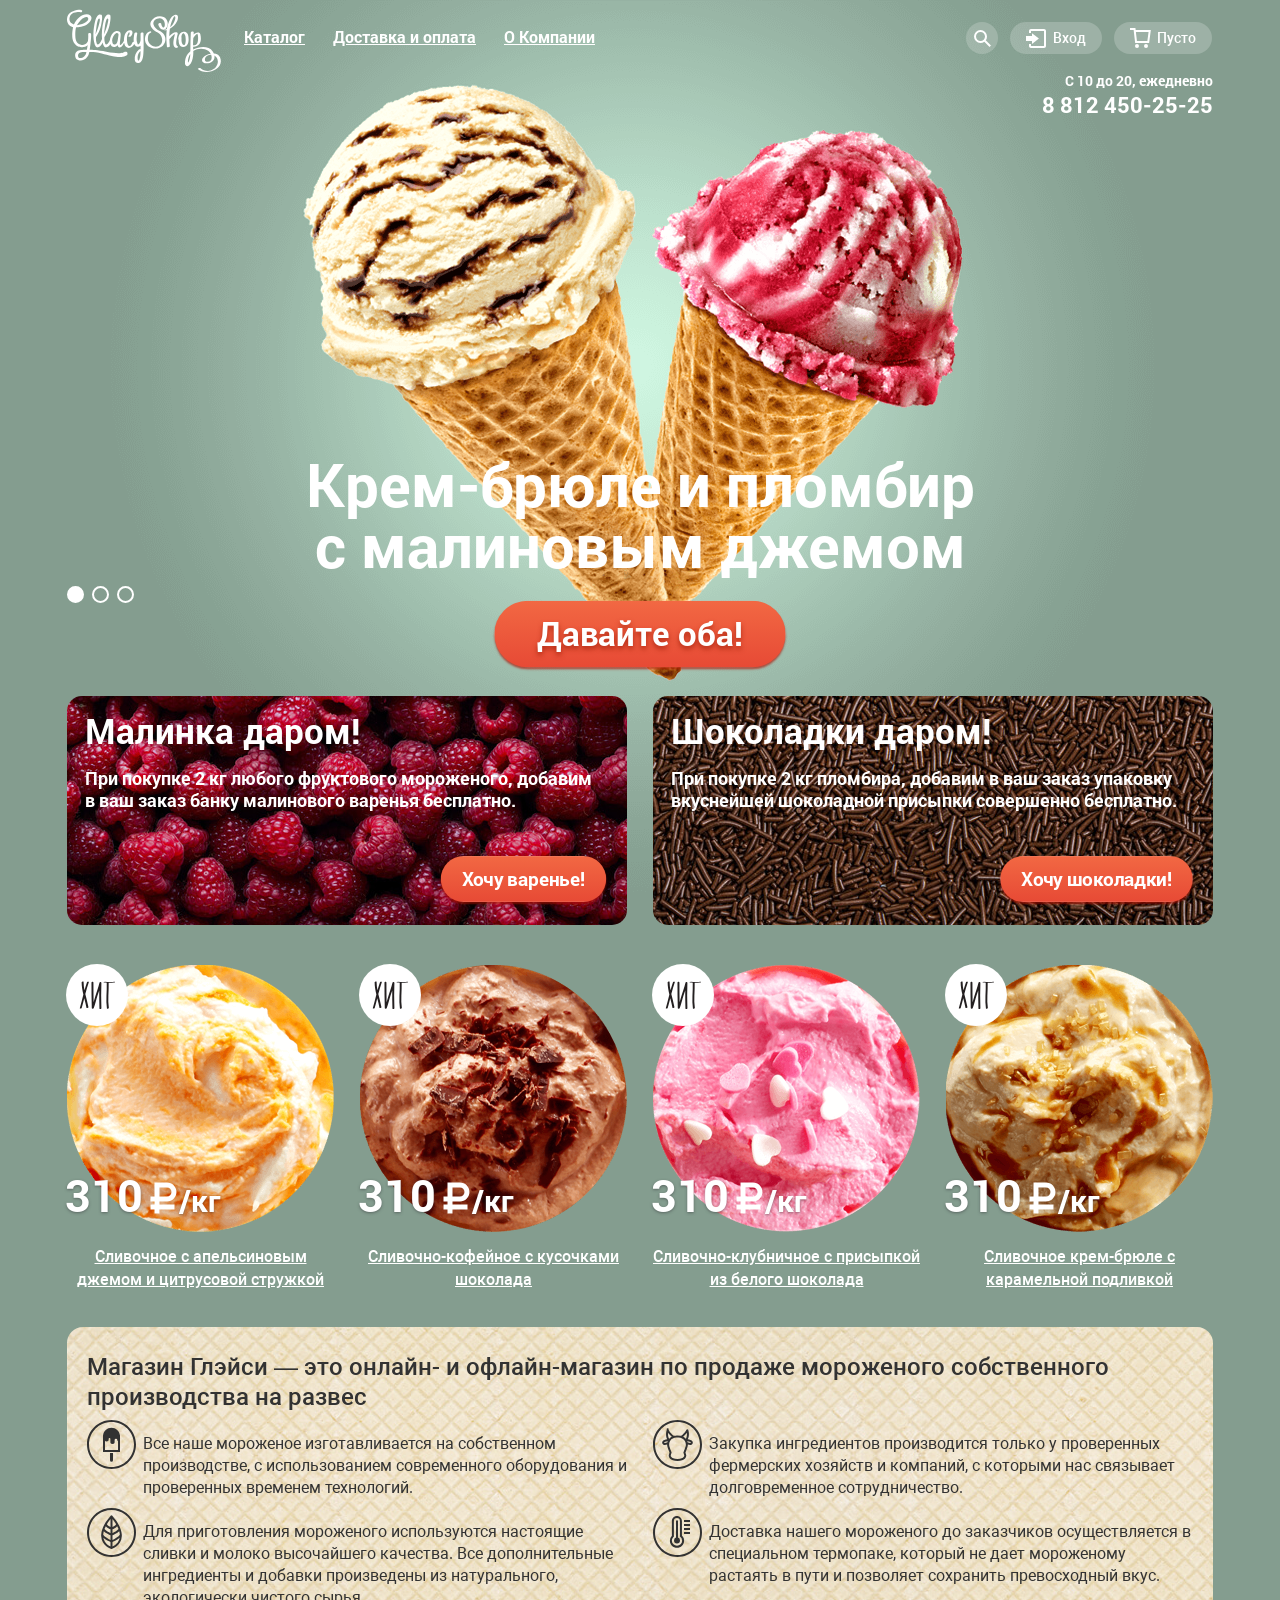
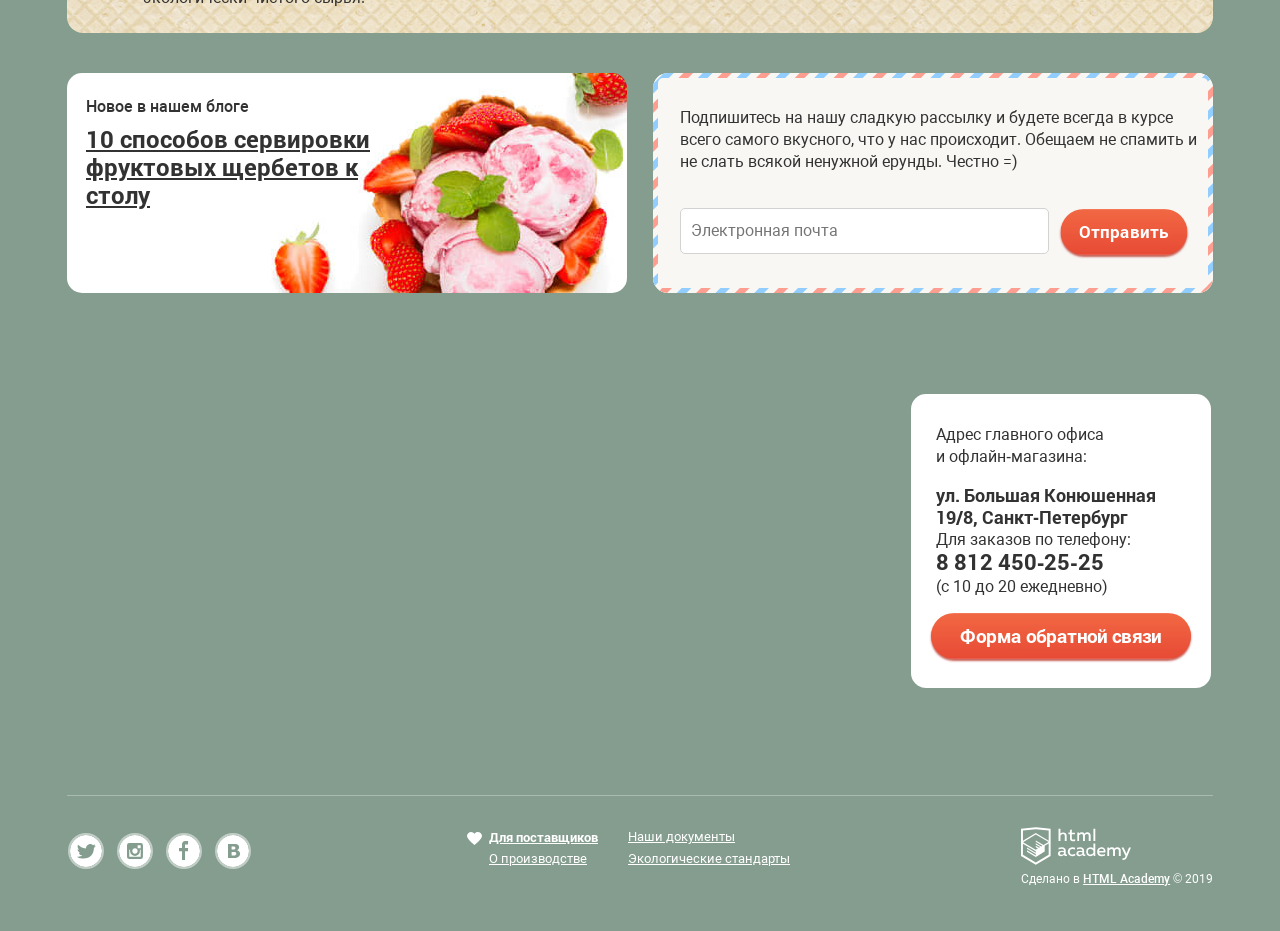
==== commit 301dec52: "почти пиксельперфект" ====
--- a/index.html
+++ b/index.html
@@ -191,11 +191,12 @@
               </p>
             </li>
             <li class="advantages-item advantages-item--cow">
-              <p class="text advantages-item__text">Для приготовления мороженого используются настоящие сливки и молоко высочайшего качества. Все дополнительные ингредиенты и добавки произведены из натурального, экологически чистого сырья.
+              <p class="text advantages-item__text">Закупка ингредиентов производится только у проверенных фермерских хозяйств и компаний, с которыми нас связывает долговременное сотрудничество.
               </p>
             </li>
             <li class="advantages-item  advantages-item--eco">
-              <p class="text advantages-item__text">Закупка ингредиентов производится только у проверенных фермерских хозяйств и компаний, с которыми нас связывает долговременное сотрудничество.
+              <p class="text advantages-item__text">
+                Для приготовления мороженого используются настоящие сливки и молоко высочайшего качества. Все дополнительные ингредиенты и добавки произведены из натурального, экологически чистого сырья.
               </p>
             </li>
             <li class="advantages-item advantages-item--thermometer">
@@ -215,8 +216,8 @@
               <h3 class="visually-hidden">Подписка на рассылку новостей</h3>
               <p class="text subscription__text">Подпишитесь на нашу сладкую рассылку и будете всегда в курсе всего самого вкусного, что у нас происходит. Обещаем не спамить и не слать всякой ненужной ерунды. Честно =) </p>
               <form class="subscription-form subscription__subscription-form" action="https://echo.htmlacademy.ru" method="get" aria-label="Оставить элекnронную почту для подписки на новости">
-                <input class="input subscription-form__input" type="search" name="search" placeholder="Что ищем?">
-                <button class="button subscription-form__button" type="submit">Найти</button>
+                <input class="input subscription-form__input" type="search" name="search" placeholder="Электронная почта">
+                <button class="button subscription-form__button" type="submit">Отправить</button>
               </form>
             </section>
           </div>
@@ -245,21 +246,21 @@
     </main>
     <div class="convert">
       <footer class="page-footer">
-        <ul class="social-list">
+        <ul class="social-list page-footer__social-list">
           <li class="social-item"><a class="social-item__link social-item__link--twitter " href="https://twitter.com/htmlacademy_ru?lang=ru" aria-label="HTML Академия в Twitter"></a></li>
           <li class="social-item"><a class="social-item__link social-item__link--instagram " href="https://www.instagram.com/htmlacademy/?hl=ru" aria-label="HTML Академия в Instagram"></a></li>
           <li class="social-item"><a class="social-item__link social-item__link--facebook " href="https://www.facebook.com/htmlacademy/" aria-label="HTML Академия в Facebook"></a></li>
           <li class="social-item"><a class="social-item__link social-item__link--vkontakte " href="https://vk.com/htmlacademy" aria-label="HTML Академия в Vkontakte"></a></li>
         </ul>
-        <ul class="legal-list">
+        <ul class="legal-list page-footer__legal-list">
           <li class="legal-item"><a class="link legal-item__link  legal-item__link--accent" href="#">Для поставщиков</a></li>
+          <li class="legal-item"><a class="link legal-item__link" href="#">О производстве</a></li>
           <li class="legal-item"><a class="link legal-item__link" href="#">Наши документы</a></li>
-          <li class="legal-item"><a class="link legal-item__link" href="#">О производстве</a></li>
           <li class="legal-item"><a class="link legal-item__link" href="#">Экологические стандарты</a></li>
         </ul>
-        <div class="copyright">
+        <div class="copyright page-footer__copyright">
           <a href="https://htmlacademy.ru/intensive/htmlcss" class="copyright__logo-link"><img class="copyright__logo" src="img/logo-htmlacademy.svg " alt="Логотип htmlacademy" width="110" height="40"></a>
-          <p class="text copyright__text">Сделано в <a class="link copyright__link" href="https://htmlacademy.ru/intensive/htmlcss">HTML Академии</a> © 2019</p>
+          <p class="text copyright__text">Сделано в <a class="link copyright__link" href="https://htmlacademy.ru/intensive/htmlcss">HTML Academy</a> © 2019</p>
         </div>
       </footer>
     </div>
--- a/css/style.css
+++ b/css/style.css
@@ -603,17 +603,24 @@
   align-items: flex-start;
   flex-direction: column;
   width: 560px;
-  min-height: 230px;
-  padding: 20px;
+  min-height: 229px;
+  padding-top: 14px;
+  padding-left: 18px;
+  padding-bottom: 24px;
   border-radius: 15px;
+  padding-right: 24px;
 }
 
 .stock-item--raspberries {
-  background-image: url('../img/background-raspberries.jpg');
+  background-image: url("../img/background-raspberries.jpg");
+  background-position-x: -50px;
+  background-position-y: -94px;
 }
 
 .stock-item--chocolate {
   background-image: url('../img/background-chocolate.jpg');
+  background-position-x: -218px;
+  background-position-y: -104px;
 }
 
 .stock-item__title {
@@ -624,6 +631,7 @@
   margin-top: 0;
   text-align: left;
   color: white;
+  margin-bottom: 16px;
 }
 
 .stock-item__text {
@@ -638,10 +646,11 @@
 .stock-item__button {
   align-self: flex-end;
   text-shadow: none;
+  margin-top: auto;
 }
 
 .catalog {
-  margin-top: 50px;
+  margin-top: 40px;
 }
 
 .calalog-list {
@@ -678,8 +687,8 @@
   background-image: url("../img/hit.svg");
   background-position: center;
   background-repeat: no-repeat;
-  top: 0px;
-  left: 0px;
+  top: -1px;
+  left: -1px;
   z-index: 6;
 }
 
@@ -803,15 +812,19 @@
 
 .advantages {
   padding: 20px;
-  border-radius: 10px;
+  padding-top: 25px;
+  padding-bottom: 2px;
+  border-radius: 16px;
   background-color: #e8d3ad;
   background-image: url('../img/pattern-waffle.jpg');
+  margin-bottom: 40px;
 }
 
 .advantages__description {
   font-size: 24px;
   font-weight: 500;
   line-height: 30px;
+  margin-bottom: 21px;
 }
 
 .advantages-list {
@@ -827,12 +840,13 @@
 .advantages-item {
   position: relative;
   width: 540px;
-  padding-left: 60px;
+  padding-left: 56px;
+  margin-bottom: 6px;
 }
 
 .advantages-item::before {
   position: absolute;
-  top: 0;
+  top: -13px;
   left: 0;
   width: 62px;
   height: 62px;
@@ -873,56 +887,91 @@
   flex-direction: row;
   flex-wrap: wrap;
   justify-content: space-between;
-  margin-top: 50px;
+  margin-bottom: 40px;
 }
 
 .news__item {
   width: 560px;
+  min-height: 220px;
 }
 
 .news-article {
-  padding: 20px;
-  border-radius: 10px;
+  padding-top: 24px;
+  padding-left: 19px;
+  padding-right: 212px;
+  padding-bottom: 20px;
+  border-radius: 15px;
   background-color: white;
-  background-image: url('../img/article-illustration.jpg');
+  background-position-x: -52px;
+  background-position-y: -224px;
+  background-image: url("../img/article-illustration.jpg");
   background-repeat: no-repeat;
-  background-position: 40% 50%;
 }
 
 .news-article__title {
   font-family: roboto, arial, sans-serif;
   font-size: 16px;
   font-weight: 500;
-  line-height: 45px;
+  line-height: 20px;
   text-align: left;
   color: white;
   color: #323232;
+  padding: 0px;
+  margin: 0px;
+  margin-bottom: 8px;
 }
 
 .news-article__link {
   font-size: 24px;
   font-weight: 900;
-  line-height: 22px;
+  line-height: 28px;
   color: #323232;
 }
 
 .subscription {
   display: flex;
   flex-direction: column;
-  padding: 20px;
-  border-radius: 10px;
+  padding-top: 29px;
+  padding-left: 22px;
+  padding-right: 10px;
+  padding-bottom: 10px;
+  border-radius: 5px;
   background-color: #f8f7f4;
+  min-height: 100%;
 }
 
 .subscription-conteiner {
-  padding: 10px;
-  border-radius: 20px;
+  padding: 5px;
+  border-radius: 5px;
   background-image: url('../img/bg-post.svg');
 }
 
-.subscription__button {
+.subscription__subscription-form {
+  display: flex;
+  width: 100%;
+  flex-direction: row;
+  justify-content: flex-start;
+}
+
+.subscription-form__input {
+  width: 100%;
+  margin-right: 10px;
+  font-size: 16px;
+}
+
+.subscription__text {
+  margin-bottom: 35px;
+}
+
+.subscription-form__button {
   align-self: flex-end;
   text-shadow: none;
+  margin-left: 4px;
+  margin-right: 13px;
+  font-size: 16px;
+  letter-spacing: 0.6px;
+  padding-right: 18px;
+  padding-left: 18px;
 }
 
 .contacts {
@@ -932,7 +981,8 @@
 
 .contacts-wrapper {
   position: absolute;
-  right: 0;
+  right: 29px;
+  top: 61px;
   display: flex;
   flex-direction: column;
   flex-wrap: wrap;
@@ -955,13 +1005,35 @@
   text-shadow: none;
 }
 
+.contacts__map {
+  height: 428px;
+}
+
 .page-footer {
   display: flex;
-  align-items: center;
+  align-items: flex-start;
   flex-direction: row;
   justify-content: flex-start;
   padding-top: 20px;
   padding-bottom: 20px;
+  box-shadow: 0 -1px 0 0 rgba(255, 255, 255, 0.3);
+  margin-top: 31px;
+}
+
+.page-footer__social-list {
+  margin-top: 19px;
+  margin-left: 3px;
+}
+
+.page-footer__legal-list {
+  margin: 0px;
+  margin-top: 10px;
+  margin-left: 210px;
+}
+
+.page-footer__copyright {
+  margin-top: 10px;
+  margin-left: auto;
 }
 
 .social-list {
@@ -969,15 +1041,18 @@
   flex-direction: row;
   flex-wrap: nowrap;
   height: 60px;
-  margin: 0;
   padding: 0;
   list-style: none;
 }
 
 .social-item {
   margin: 0;
-  margin-left: 10px;
+  margin-left: 17px;
   padding: 0;
+}
+
+.social-item:first-child {
+  margin-left: 0px;
 }
 
 .social-item__link {
@@ -1012,8 +1087,6 @@
   flex-wrap: wrap;
   justify-content: flex-start;
   height: 50px;
-  margin: 0;
-  margin-left: 100px;
   padding: 0;
   list-style: none;
 }
@@ -1026,7 +1099,7 @@
 .legal-item__link {
   font-size: 13px;
   font-weight: 300;
-  line-height: 18px;
+  line-height: 22px;
   display: block;
   text-align: left;
 }
@@ -1039,8 +1112,8 @@
 
 .legal-item__link--accent::before {
   position: absolute;
-  top: 0;
-  left: -20px;
+  top: 5px;
+  left: -22px;
   display: block;
   width: 15px;
   height: 15px;
@@ -1050,13 +1123,11 @@
   background-position: center;
 }
 
-.copyright {
-  margin-left: auto;
-}
+.copyright {}
 
 .copyright__text {
-  font-size: 13px;
-  line-height: 18px;
+  font-size: 12px;
+  line-height: 16px;
   color: white;
 }
 
@@ -1071,13 +1142,19 @@
   flex-direction: row;
   justify-content: flex-end;
   list-style: none;
+  position: relative;
+  left: 10px;
+}
+
+.paginator-item {
+  margin-right: 0px;
 }
 
 .paginator-item__link {
   font-family: roboto, arial, sans-serif;
   font-size: 16px;
   font-weight: 300;
-  line-height: 22px;
+  line-height: 26px;
   display: block;
   min-width: 26px;
   text-align: center;
@@ -1086,20 +1163,50 @@
   border-radius: 13px;
 }
 
+.paginator-item__link:hover {
+  background-color: rgba(255, 255, 255, 0.2);
+}
+
 .paginator-item__link--current {
   color: #323232;
   background-color: white;
 }
 
+.paginator-item__link--current:hover {
+  background-color: white;
+}
+
+.paginator-item__link--back:hover {
+  background-color: transparent;
+}
+
+.paginator-item__link--next:hover {
+  background-color: transparent;
+}
+
 .paginator-item__link--back {
+  font-size: 0px;
+  color: transparent;
+  background-image: url("../img/icon-left-small.svg");
+  width: 20px;
+  height: 20px;
+  background-repeat: no-repeat;
+  background-position: center;
+}
+
+.paginator-item__link--next {
   font-size: 0px;
   color: transparent;
   background-image: url("../img/icon-right-small.svg");
   width: 20px;
   height: 20px;
-}
-
-.paginator-item__link--next {}
+  background-repeat: no-repeat;
+  background-position: center;
+}
+
+.paginator-item__link--disable {
+  opacity: 0.2;
+}
 
 .feedback-convert {
   position: fixed;
@@ -1392,4 +1499,8 @@
 
 .rail--2 {
   weight: 176px;
+}
+
+.inner-page__catalog {
+  margin-bottom: 42px;
 }
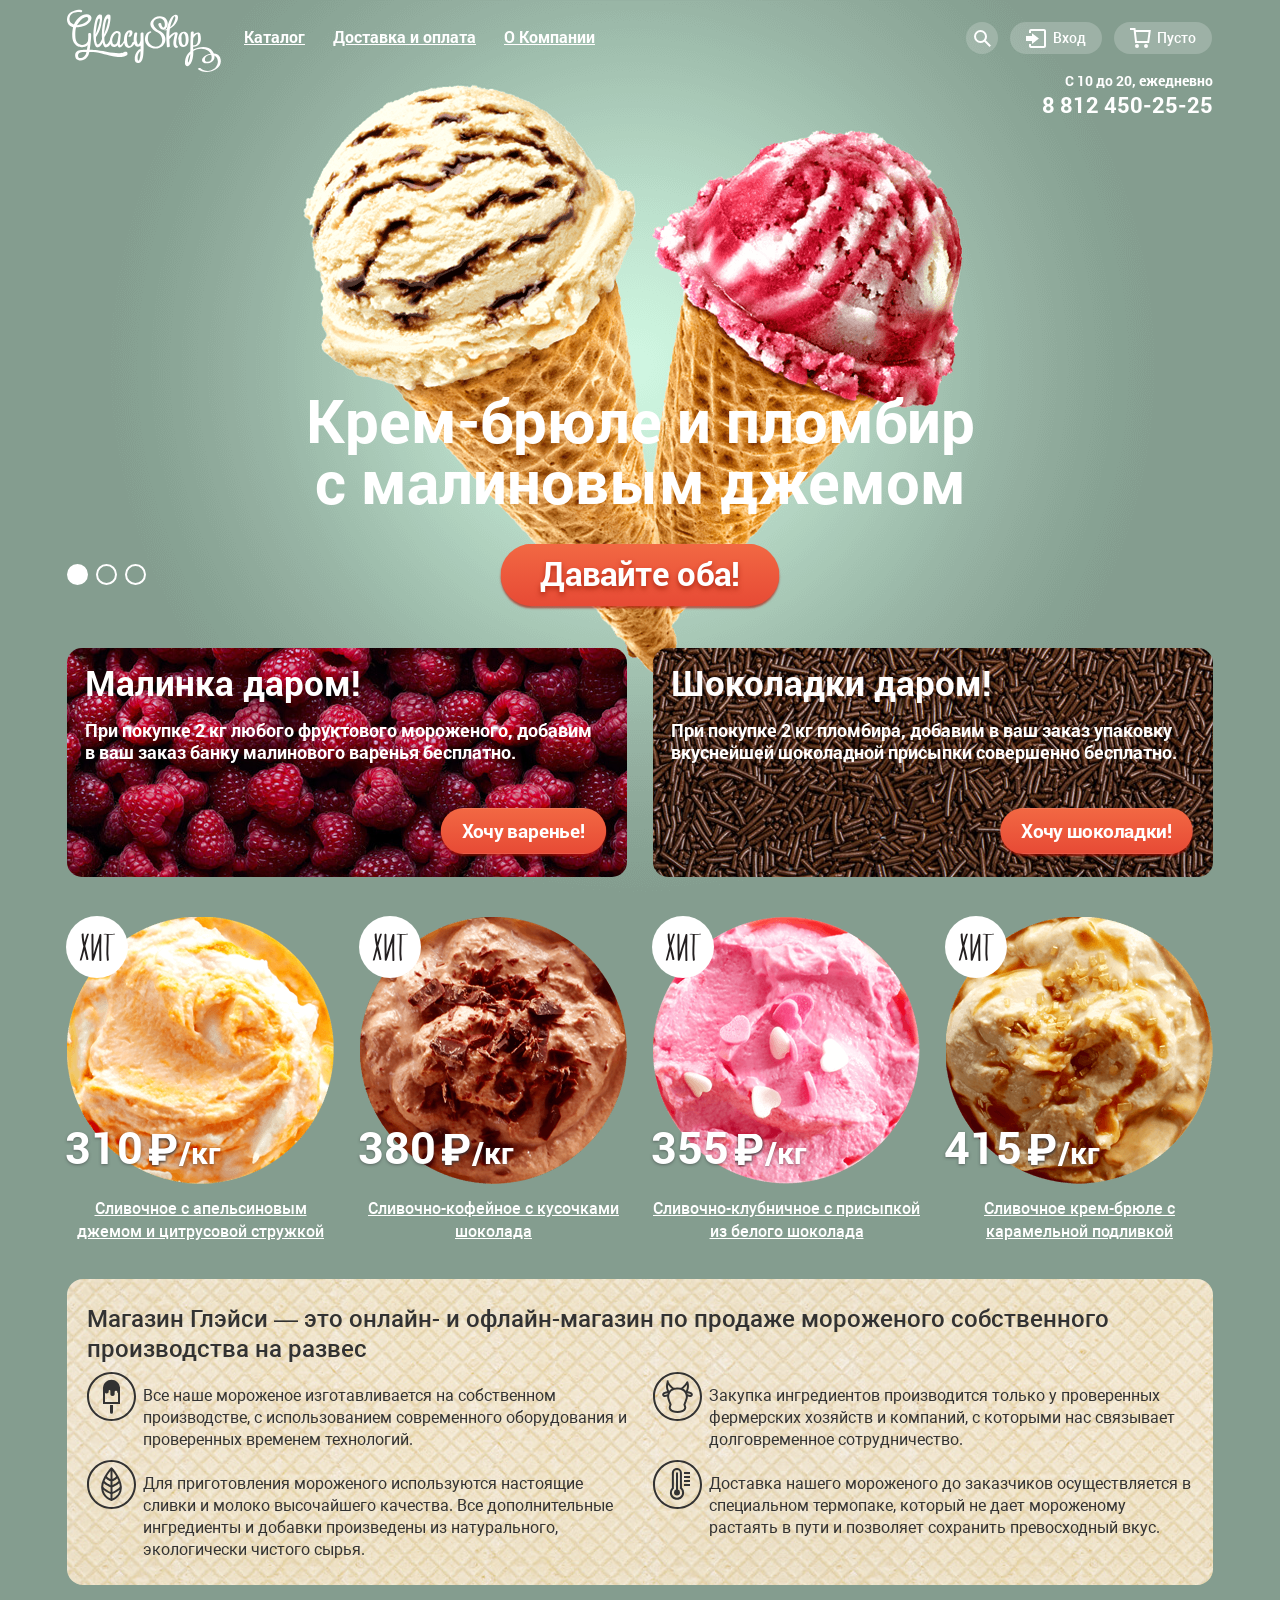
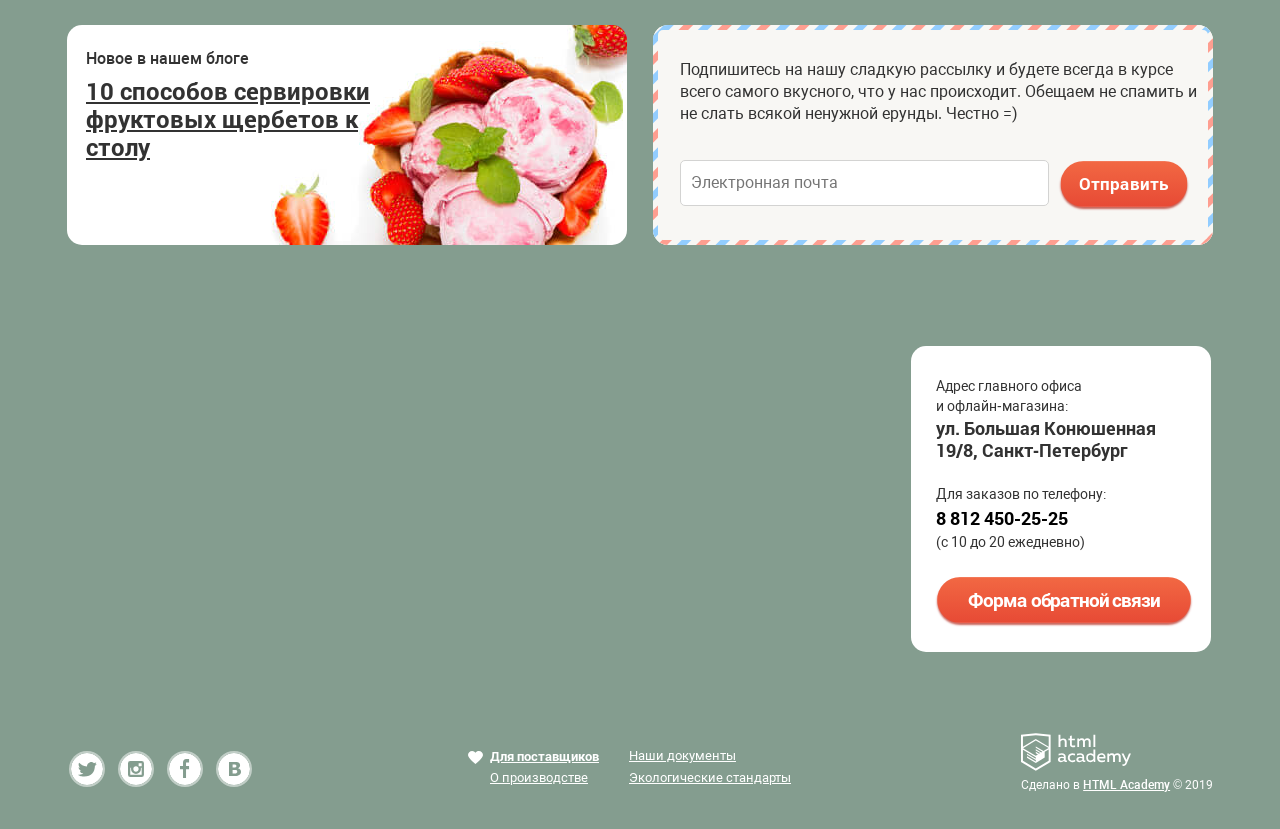
==== commit bb07e5df: "перфект без выпадашек" ====
--- a/index.html
+++ b/index.html
@@ -15,7 +15,7 @@
   <div class="site-wrapper">
     <div class="convert">
       <header class="page-header">
-        <img class="logo  navigation__logo header__column-left" src="img/logo.svg" width="154" height="64" alt="Логотип Gllacy Shop">
+        <a class="header__column-left"><img class="logo  navigation__logo " src="img/logo.svg" width="154" height="64" alt="Логотип Gllacy Shop"></a>
         <nav class="navigation header__column-center">
           <ul class="navigation-list">
             <li class="navigation-list__item">
@@ -147,7 +147,7 @@
             <li class="catalog-item">
               <div class="catalog-item__wrapper-image  catalog-item__wrapper-image--flag">
                 <img class="catalog-item__image" src="img/catalog-preview-6.png" width="267" height="267" alt="Мороженное светло-коричневого цвета с присыпкой из тертого шоколада">
-                <p class="catalog-item__price">310<span class="catalog-item__price--measure">/кг</span></p>
+                <p class="catalog-item__price">380<span class="catalog-item__price--measure">/кг</span></p>
               </div>
               <h3 class="catalog-item__title">
                 <a class="link catalog-item__link" href="#">Сливочно-кофейное с кусочками шоколада</a>
@@ -159,7 +159,7 @@
             <li class="catalog-item">
               <div class="catalog-item__wrapper-image  catalog-item__wrapper-image--flag">
                 <img class="catalog-item__image" src="img/catalog-preview-7.png" width="267" height="267" alt="Мороженное свето-розового цвета с присыпкой из белых и розовых сердечек  ">
-                <p class="catalog-item__price">310<span class="catalog-item__price--measure">/кг</span></p>
+                <p class="catalog-item__price">355<span class="catalog-item__price--measure">/кг</span></p>
               </div>
               <h3 class="catalog-item__title">
                 <a class="link catalog-item__link" href="#">Сливочно-клубничное с присыпкой из белого шоколада</a>
@@ -171,7 +171,7 @@
             <li class="catalog-item">
               <div class="catalog-item__wrapper-image catalog-item__wrapper-image--flag">
                 <img class="catalog-item__image" src="img/catalog-preview-8.png" width="267" height="267" alt="Белое мороженное с карамельными вкраплениями">
-                <p class="catalog-item__price">310<span class=" catalog-item__price--measure">/кг</span></p>
+                <p class="catalog-item__price">415<span class=" catalog-item__price--measure">/кг</span></p>
               </div>
               <h3 class="catalog-item__title">
                 <a class="link catalog-item__link" href="#">Сливочное крем-брюле с карамельной подливкой</a>
@@ -228,14 +228,14 @@
         <div class="convert">
           <div class="contacts-wrapper">
             <p class="text contacts__text">Адрес главного офиса и&#160;офлайн&#8209;магазина:</p>
-            <address property="address" typeof="PostalAddress">
+            <address class="address" property="address" typeof="PostalAddress">
               <span class="text contacts__text contacts__text--address" property="streetAddress"> ул. Большая Конюшенная 19/8,</span>
               <span class="text contacts__text contacts__text--address" property="addressLocality"> Санкт&#8209;Петербург </span>
             </address>
-            <p class="text contacts__text">Для заказов по телефону:
-              <a class="telephone contacts__telephone" href="tel:8812450525207" property="telephone">8&#160;812&#160;450&#8209;25&#8209;25</a>
-              (c&#160;10&#160;до&#160;20&#160;ежедневно)
-            </p>
+            <p class="text contacts__text contacts__text--telephone">Для заказов по телефону:</p>
+              <a class="telephone contacts__telephone" href="tel:8812450525207" property="telephone">8 812 450-25-25</a>
+              <p class="text contacts__text contacts__text--telephone">(c 10 до 20 ежедневно)</p>
+
             <a class="button contacts__button" href="contacts.html">Форма обратной связи</a>
           </div>
         </div>
--- a/css/style.css
+++ b/css/style.css
@@ -62,7 +62,8 @@
   display: flex;
   align-items: center;
   flex-direction: column;
-  padding-top: 321px;
+  margin-bottom: 43px;
+  padding-top: 257px;
   text-align: center;
   color: #fff;
 }
@@ -83,7 +84,7 @@
   line-height: 60px;
   width: 700px;
   margin: 0 auto;
-  margin-bottom: 27px;
+  margin-bottom: 34px;
 }
 
 .button {
@@ -119,14 +120,14 @@
   font-size: 0;
   position: absolute;
   z-index: 20;
-  bottom: 63px;
+  bottom: 20px;
   left: 0;
 }
 
 .slider-controls label {
   display: inline-block;
-  width: 17px;
-  height: 17px;
+  width: 21px;
+  height: 21px;
   margin-right: 8px;
   cursor: pointer;
   vertical-align: top;
@@ -258,8 +259,8 @@
   line-height: 22px;
   display: block;
   padding-top: 4px;
+  padding-right: 14px;
   padding-bottom: 6px;
-  padding-right: 14px;
   padding-left: 14px;
   text-align: left;
   text-decoration: underline;
@@ -349,21 +350,21 @@
 
 .user-navigation {
   display: flex;
+  align-items: flex-start;
   flex-direction: row;
   justify-content: flex-end;
   margin: 0;
   margin-right: 1px;
+  padding-top: 15px;
   padding-left: 0;
-  padding-top: 15px;
   list-style: none;
-  align-items: flex-start;
 }
 
 .user-navigation__item {
   position: relative;
   display: block;
-  padding: 0px;
   margin-left: 12px;
+  padding: 0;
 }
 
 .user-navigation__icon {
@@ -372,20 +373,20 @@
   font-weight: 500;
   line-height: 22px;
   display: block;
+  display: flex;
+  align-items: center;
+  justify-content: center;
+  padding-top: 5px;
+  padding-right: 16px;
+  padding-bottom: 5px;
   padding-left: 16px;
-  padding-right: 16px;
-  padding-top: 5px;
-  padding-bottom: 5px;
   text-align: center;
+  vertical-align: middle;
   text-decoration: none;
   color: white;
   border-style: none;
   border-radius: 50px;
   background-color: rgba(255, 255, 255, .2);
-  vertical-align: middle;
-  display: flex;
-  justify-content: center;
-  align-items: center;
 }
 
 .user-navigation__button-icon {
@@ -401,8 +402,8 @@
   width: 32px;
   height: 32px;
   padding: 5px;
+  vertical-align: middle;
   border-radius: 50%;
-  vertical-align: middle;
 }
 
 .user-navigation__icon--search:hover>svg>path {
@@ -507,8 +508,8 @@
 }
 
 .shopping-cart-icon--full {
+  color: black;
   background-color: white;
-  color: black;
 }
 
 .shopping-cart-nested__list {
@@ -581,7 +582,11 @@
   font-weight: 900;
   line-height: 44px;
   align-self: center;
-  width: 280px;
+  padding-top: 7px;
+  padding-right: 38px;
+  padding-bottom: 9px;
+  padding-left: 38px;
+  letter-spacing: -.5px;
 }
 
 .stock {
@@ -605,14 +610,14 @@
   width: 560px;
   min-height: 229px;
   padding-top: 14px;
+  padding-right: 24px;
+  padding-bottom: 24px;
   padding-left: 18px;
-  padding-bottom: 24px;
   border-radius: 15px;
-  padding-right: 24px;
 }
 
 .stock-item--raspberries {
-  background-image: url("../img/background-raspberries.jpg");
+  background-image: url('../img/background-raspberries.jpg');
   background-position-x: -50px;
   background-position-y: -94px;
 }
@@ -629,9 +634,9 @@
   font-weight: 900;
   line-height: 41px;
   margin-top: 0;
+  margin-bottom: 16px;
   text-align: left;
   color: white;
-  margin-bottom: 16px;
 }
 
 .stock-item__text {
@@ -645,8 +650,8 @@
 
 .stock-item__button {
   align-self: flex-end;
+  margin-top: auto;
   text-shadow: none;
-  margin-top: auto;
 }
 
 .catalog {
@@ -668,8 +673,8 @@
   position: relative;
   width: 267px;
   margin: 0;
-  padding: 0;
   margin-bottom: 36px;
+  padding: 0;
 }
 
 .catalog-item__wrapper-image {
@@ -678,18 +683,18 @@
 
 .catalog-item__wrapper-image--flag::before {
   position: absolute;
-  content: "хит";
+  z-index: 6;
+  top: -1px;
+  left: -1px;
   display: block;
   width: 62px;
   height: 62px;
+  content: 'хит';
   border-radius: 50%;
   background-color: white;
-  background-image: url("../img/hit.svg");
+  background-image: url('../img/hit.svg');
+  background-repeat: no-repeat;
   background-position: center;
-  background-repeat: no-repeat;
-  top: -1px;
-  left: -1px;
-  z-index: 6;
 }
 
 .catalog-item__title {
@@ -697,14 +702,14 @@
 }
 
 .catalog-item__link {
+  line-height: 23px;
   display: block;
   text-align: center;
-  line-height: 23px;
 }
 
 .catalog-item__image {
+  margin-right: auto;
   margin-left: auto;
-  margin-right: auto;
 }
 
 .catalog-item__flag {
@@ -727,16 +732,16 @@
   font-weight: bold;
   line-height: 45px;
   position: absolute;
-  padding: 0px;
+  top: 207px;
   left: -2px;
-  top: 207px;
   display: flex;
   align-items: baseline;
   flex-direction: row;
+  margin: 0;
+  padding: 0;
   text-align: left;
   color: white;
   text-shadow: 0 1px 3px rgba(49, 50, 53, .5);
-  margin: 0px;
 }
 
 .catalog-item__price--measure {
@@ -764,9 +769,9 @@
   z-index: 4;
   display: none;
   width: 100%;
-  text-align: center;
   margin-top: 9px;
   margin-bottom: 5px;
+  text-align: center;
 }
 
 .catalog-item:hover {
@@ -774,10 +779,10 @@
 }
 
 .catalog-item:hover>.catalog-item__container {
+  position: absolute;
   z-index: 6;
-  display: block;
-  position: absolute;
   top: 324px;
+  display: block;
 }
 
 .catalog-item:hover>.catalog-item__container::after {
@@ -796,13 +801,13 @@
 
 .catalog-item__button {
   display: inline-block;
+  padding-top: 7px;
+  padding-right: 16px;
+  padding-bottom: 11px;
+  padding-left: 16px;
   text-align: center;
+  letter-spacing: -.02em;
   text-shadow: none;
-  padding-top: 7px;
-  padding-bottom: 11px;
-  padding-right: 16px;
-  padding-left: 16px;
-  letter-spacing: -0.02em;
 }
 
 .catalog-item__container::after {
@@ -811,13 +816,13 @@
 }
 
 .advantages {
+  margin-bottom: 40px;
   padding: 20px;
   padding-top: 25px;
   padding-bottom: 2px;
   border-radius: 16px;
   background-color: #e8d3ad;
   background-image: url('../img/pattern-waffle.jpg');
-  margin-bottom: 40px;
 }
 
 .advantages__description {
@@ -840,8 +845,8 @@
 .advantages-item {
   position: relative;
   width: 540px;
+  margin-bottom: 6px;
   padding-left: 56px;
-  margin-bottom: 6px;
 }
 
 .advantages-item::before {
@@ -897,15 +902,15 @@
 
 .news-article {
   padding-top: 24px;
-  padding-left: 19px;
   padding-right: 212px;
   padding-bottom: 20px;
+  padding-left: 19px;
   border-radius: 15px;
   background-color: white;
+  background-image: url('../img/article-illustration.jpg');
+  background-repeat: no-repeat;
   background-position-x: -52px;
   background-position-y: -224px;
-  background-image: url("../img/article-illustration.jpg");
-  background-repeat: no-repeat;
 }
 
 .news-article__title {
@@ -913,12 +918,12 @@
   font-size: 16px;
   font-weight: 500;
   line-height: 20px;
+  margin: 0;
+  margin-bottom: 8px;
+  padding: 0;
   text-align: left;
   color: white;
   color: #323232;
-  padding: 0px;
-  margin: 0px;
-  margin-bottom: 8px;
 }
 
 .news-article__link {
@@ -931,13 +936,13 @@
 .subscription {
   display: flex;
   flex-direction: column;
+  min-height: 100%;
   padding-top: 29px;
-  padding-left: 22px;
   padding-right: 10px;
   padding-bottom: 10px;
+  padding-left: 22px;
   border-radius: 5px;
   background-color: #f8f7f4;
-  min-height: 100%;
 }
 
 .subscription-conteiner {
@@ -948,15 +953,15 @@
 
 .subscription__subscription-form {
   display: flex;
+  flex-direction: row;
+  justify-content: flex-start;
   width: 100%;
-  flex-direction: row;
-  justify-content: flex-start;
 }
 
 .subscription-form__input {
+  font-size: 16px;
   width: 100%;
   margin-right: 10px;
-  font-size: 16px;
 }
 
 .subscription__text {
@@ -964,14 +969,14 @@
 }
 
 .subscription-form__button {
+  font-size: 16px;
   align-self: flex-end;
-  text-shadow: none;
+  margin-right: 13px;
   margin-left: 4px;
-  margin-right: 13px;
-  font-size: 16px;
-  letter-spacing: 0.6px;
   padding-right: 18px;
   padding-left: 18px;
+  letter-spacing: .6px;
+  text-shadow: none;
 }
 
 .contacts {
@@ -981,28 +986,51 @@
 
 .contacts-wrapper {
   position: absolute;
+  top: 61px;
   right: 29px;
-  top: 61px;
   display: flex;
   flex-direction: column;
   flex-wrap: wrap;
   width: 300px;
   padding-top: 30px;
-  padding-right: 25px;
+  padding-right: 20px;
   padding-bottom: 30px;
   padding-left: 25px;
   border-radius: 15px;
   background-color: white;
 }
 
+.contacts__text {
+  font-size: 14px;
+  line-height: 20px;
+  margin-bottom: 1px;
+}
+
+.address {
+  margin-bottom: 22px;
+}
+
 .contacts__text--address {
   font-size: 18px;
   font-weight: 900;
   font-style: normal;
+  line-height: 22px;
 }
 
 .contacts__button {
+  align-self: center;
+  align-self: center;
+  margin-top: 25px;
+  margin-top: 25px;
+  padding: 10px 30px;
+  letter-spacing: -.5px;
   text-shadow: none;
+  text-shadow: none;
+}
+
+.contacts__telephone {
+  font-size: 18px;
+  line-height: 27px;
 }
 
 .contacts__map {
@@ -1014,25 +1042,27 @@
   align-items: flex-start;
   flex-direction: row;
   justify-content: flex-start;
-  padding-top: 20px;
-  padding-bottom: 20px;
-  box-shadow: 0 -1px 0 0 rgba(255, 255, 255, 0.3);
-  margin-top: 31px;
+  padding-top: 0;
+  padding-bottom: 0;
+}
+
+.page-footer--inner-page {
+  box-shadow: 0 -1px 0 0 rgba(255, 255, 255, .3);
 }
 
 .page-footer__social-list {
-  margin-top: 19px;
-  margin-left: 3px;
+  margin-top: 36px;
+  margin-left: 4px;
 }
 
 .page-footer__legal-list {
-  margin: 0px;
-  margin-top: 10px;
+  margin: 0;
+  margin-top: 28px;
   margin-left: 210px;
 }
 
 .page-footer__copyright {
-  margin-top: 10px;
+  margin-top: 15px;
   margin-left: auto;
 }
 
@@ -1052,17 +1082,17 @@
 }
 
 .social-item:first-child {
-  margin-left: 0px;
+  margin-left: 0;
 }
 
 .social-item__link {
   display: block;
   width: 32px;
   height: 32px;
-  box-shadow: 0 0 0 2px rgba(255, 255, 255, 0.5);
   border-radius: 50%;
   background-repeat: no-repeat;
   background-position: center;
+  box-shadow: 0 0 0 2px rgba(255, 255, 255, .5);
 }
 
 .social-item__link--twitter {
@@ -1123,8 +1153,6 @@
   background-position: center;
 }
 
-.copyright {}
-
 .copyright__text {
   font-size: 12px;
   line-height: 16px;
@@ -1138,25 +1166,27 @@
 }
 
 .paginator {
+  position: relative;
+  left: 10px;
   display: flex;
   flex-direction: row;
   justify-content: flex-end;
+  margin-bottom: 31px;
   list-style: none;
-  position: relative;
-  left: 10px;
+  margin-right: -2px;
 }
 
 .paginator-item {
-  margin-right: 0px;
+  margin-right: 2.7px;
 }
 
 .paginator-item__link {
   font-family: roboto, arial, sans-serif;
   font-size: 16px;
   font-weight: 300;
-  line-height: 26px;
-  display: block;
-  min-width: 26px;
+  line-height: 27px;
+  display: block;
+  min-width: 27px;
   text-align: center;
   text-decoration: none;
   color: white;
@@ -1164,7 +1194,7 @@
 }
 
 .paginator-item__link:hover {
-  background-color: rgba(255, 255, 255, 0.2);
+  background-color: rgba(255, 255, 255, .2);
 }
 
 .paginator-item__link--current {
@@ -1185,27 +1215,27 @@
 }
 
 .paginator-item__link--back {
-  font-size: 0px;
+  font-size: 0;
+  width: 27px;
+  height: 27px;
   color: transparent;
-  background-image: url("../img/icon-left-small.svg");
-  width: 20px;
-  height: 20px;
+  background-image: url('../img/icon-left-small.svg');
   background-repeat: no-repeat;
   background-position: center;
 }
 
 .paginator-item__link--next {
-  font-size: 0px;
+  font-size: 0;
+  width: 27px;
+  height: 27px;
   color: transparent;
-  background-image: url("../img/icon-right-small.svg");
-  width: 20px;
-  height: 20px;
+  background-image: url('../img/icon-right-small.svg');
   background-repeat: no-repeat;
   background-position: center;
 }
 
 .paginator-item__link--disable {
-  opacity: 0.2;
+  opacity: .2;
 }
 
 .feedback-convert {
@@ -1240,26 +1270,26 @@
   display: flex;
   flex-direction: row;
   margin: 0;
+  margin-bottom: -2px;
   padding: 0;
   list-style: none;
-  margin-bottom: -2px;
 }
 
 .breadcrumbs-item__link {
   font-size: 14px;
   font-weight: 300;
+  position: relative;
   padding-right: 21px;
-  position: relative;
 }
 
 .breadcrumbs-item__link::after {
-  content: "»";
-  display: block;
-  position: absolute;
+  position: absolute;
+  top: 0;
+  right: 8px;
+  display: block;
   width: 6px;
   height: 6px;
-  top: 0px;
-  right: 8px;
+  content: '»';
   color: white;
 }
 
@@ -1271,13 +1301,17 @@
   display: none;
 }
 
+.inner-page {
+  margin-top: -40px;
+}
+
 .inner-page__title {
   font-family: roboto, arial, sans-serif;
   font-size: 35px;
   font-weight: 900;
-  color: white;
-  margin-top: 0px;
+  margin-top: 0;
   margin-bottom: 27px;
+  color: white;
 }
 
 .sorting {
@@ -1289,54 +1323,59 @@
 }
 
 .sorting__select {
+  position: relative;
+  display: block;
+  border: none;
   -webkit-appearance: none;
   -moz-appearance: none;
   appearance: none;
-  position: relative;
-  display: block;
 }
 
 .sorting__label:last-child {
-  margin-right: 0px;
+  margin-right: 0;
 }
 
 .form-sorting {
   display: flex;
+  align-items: flex-start;
   flex-direction: row;
   flex-wrap: wrap;
+  justify-content: flex-start;
   min-width: 875px;
   max-width: 1146px;
-  justify-content: flex-start;
-  align-items: flex-start;
 }
 
 .sorting__fieldset {
-  display: block;
-  padding: 0px;
-  margin: 0px;
-  border: none;
   font-family: roboto, arial, sans-serif;
   font-size: 14px;
   font-weight: 500;
   line-height: 16px;
-  text-align: left;
-  color: white;
+  display: block;
+  margin: 0;
   margin-right: 16px;
   margin-bottom: 16px;
+  padding: 0;
+  text-align: left;
+  color: white;
+  border: none;
 }
 
 .sorting__legend {
+  margin-bottom: 5px;
   padding-left: 14px;
-  margin-bottom: 5px;
 }
 
 .sorting-item-wrapper {
-  background-color: rgba(255, 255, 255, 0.2);
+  padding-top: 10px;
+  padding-right: 14px;
+  padding-bottom: 7px;
+  padding-left: 14px;
   border-radius: 30px;
-  padding-left: 14px;
-  padding-right: 14px;
-  padding-top: 10px;
-  padding-bottom: 7px;
+  background-color: rgba(255, 255, 255, .2);
+}
+
+.sorting-item-wrapper--checkbox {
+  padding-right: 20px;
 }
 
 .sorting__select {
@@ -1344,11 +1383,11 @@
   font-size: 16px;
   font-weight: 500;
   line-height: 18px;
+  position: relative;
+  padding-right: 33px;
+  padding-left: 13px;
   text-align: left;
   color: white;
-  padding-left: 13px;
-  padding-right: 33px;
-  position: relative;
 }
 
 .sorting__select:hover {
@@ -1363,16 +1402,22 @@
   position: relative;
 }
 
-.sorting__select-wrapper::after {
-  content: "<svg xmlns="http: //www.w3.org/2000/svg" width="11" height="10" viewBox="0 0 11 10"><path fill="#444" d="M5.5 10L0 0h11"/></svg>";
-    display: inline-block;
-  position: absolute;
-  top: 11px;
-  right: 29px;
-  width: 16px;
-  height: 16px;
-  background-color: #f00;
-  z-index: 6;
+.select-wrapper__icon {
+  position: absolute;
+  top: 9px;
+  right: 13px;
+}
+
+.sorting__select:focus+.select-wrapper__icon>path {
+  fill: black;
+}
+
+.sorting__select:hover+.select-wrapper__icon>path {
+  fill: black;
+}
+
+.sorting__select:active+.select-wrapper__icon {
+  display: none;
 }
 
 .sorting__label {
@@ -1380,21 +1425,29 @@
   font-size: 16px;
   font-weight: 500;
   line-height: 18px;
+  position: relative;
+  margin-right: 16px;
+  padding-left: 30px;
   text-align: left;
   color: white;
-  padding-left: 30px;
-  position: relative;
-  margin-right: 16px;
+}
+
+.sorting__label--radio {
+  margin-right: 17px;
+}
+
+.sorting__label--checkbox {
+  margin-right: 20px;
 }
 
 .sorting__label::before {
-  content: "";
   position: absolute;
   top: -2px;
   left: -1px;
+  content: '';
+  opacity: .8;
+  background-repeat: no-repeat;
   background-position: left, top;
-  background-repeat: no-repeat;
-  opacity: 0.8;
   background-size: 100%;
 }
 
@@ -1404,38 +1457,36 @@
 }
 
 .sorting__input:disabled+.sorting__label::before {
-  opacity: 0.4;
+  opacity: .4;
 }
 
 .sorting__input--type-radio+.sorting__label::before {
-  background-image: url("../img/radio-off.svg");
   width: 22px;
   height: 22px;
+  background-image: url('../img/radio-off.svg');
 }
 
 .sorting__input--type-radio:checked+.sorting__label::before {
-  background-image: url("../img/radio-on.svg");
   width: 22px;
   height: 22px;
+  background-image: url('../img/radio-on.svg');
 }
 
 .sorting__input--type-checkbox+.sorting__label::before {
-  background-image: url("../img/checkbox-off.svg");
+  top: -0;
+  left: -1px;
   width: 20px;
   height: 20px;
-  top: -0px;
+  background-image: url('../img/checkbox-off.svg');
+}
+
+.sorting__input--type-checkbox:checked+.sorting__label::before {
+  top: -2px;
   left: -1px;
-}
-
-.sorting__input--type-checkbox:checked+.sorting__label::before {
-  background-image: url("../img/checkbox-on.svg");
   width: 24px;
   height: 25px;
-  top: -2px;
-  left: -1px;
-}
-
-.sorting__label::before {}
+  background-image: url('../img/checkbox-on.svg');
+}
 
 .sorting__input {
   position: absolute;
@@ -1449,56 +1500,64 @@
 }
 
 .sorting__button {
-  display: block;
-  border: solid 2px white;
-  border-radius: 20px;
-  padding-top: 7px;
-  padding-bottom: 7px;
-  padding-right: 30px;
-  padding-left: 30px;
-  font-family: "roboto", arial, sans-serif;
+  font-family: 'roboto', arial, sans-serif;
   font-size: 16px;
   font-weight: 500;
   line-height: 18px;
+  display: block;
+  margin-top: 21px;
+  padding-top: 7px;
+  padding-right: 26px;
+  padding-bottom: 7px;
+  padding-left: 26px;
   text-align: center;
   color: white;
-  margin-top: 21px;
+  border: solid 2px white;
+  border-radius: 20px;
 }
 
 .sorting-item-wrapper--toggle {
+  position: relative;
   width: 219px;
   height: 36px;
-  position: relative;
 }
 
 .toggle {
   position: absolute;
-  weight: 20px;
+  width: 20px;
   height: 20px;
-  background-image: url("../img/filter-button.svg");
+  background-image: url('../img/filter-button.svg');
   background-repeat: no-repeat;
   background-repeat: no-repeat;
   background-size: 100%;
 }
 
 .toggle--1 {
-  top: 0px;
-  left: 0px;
-}
-
-.toggle--2 {}
+  top: 7px;
+  left: 37px;
+}
+
+.toggle--2 {
+  top: 7px;
+  left: 134px;
+}
 
 .rail {
   position: absolute;
   height: 4px;
+  background-color: white;
+  top: 15px;
 }
 
 .rail--1 {
-  weight: 99px;
+  width: 85px;
+  left: 54px;
 }
 
 .rail--2 {
-  weight: 176px;
+  width: 176px;
+  opacity: 0.5;
+  left: 23px;
 }
 
 .inner-page__catalog {
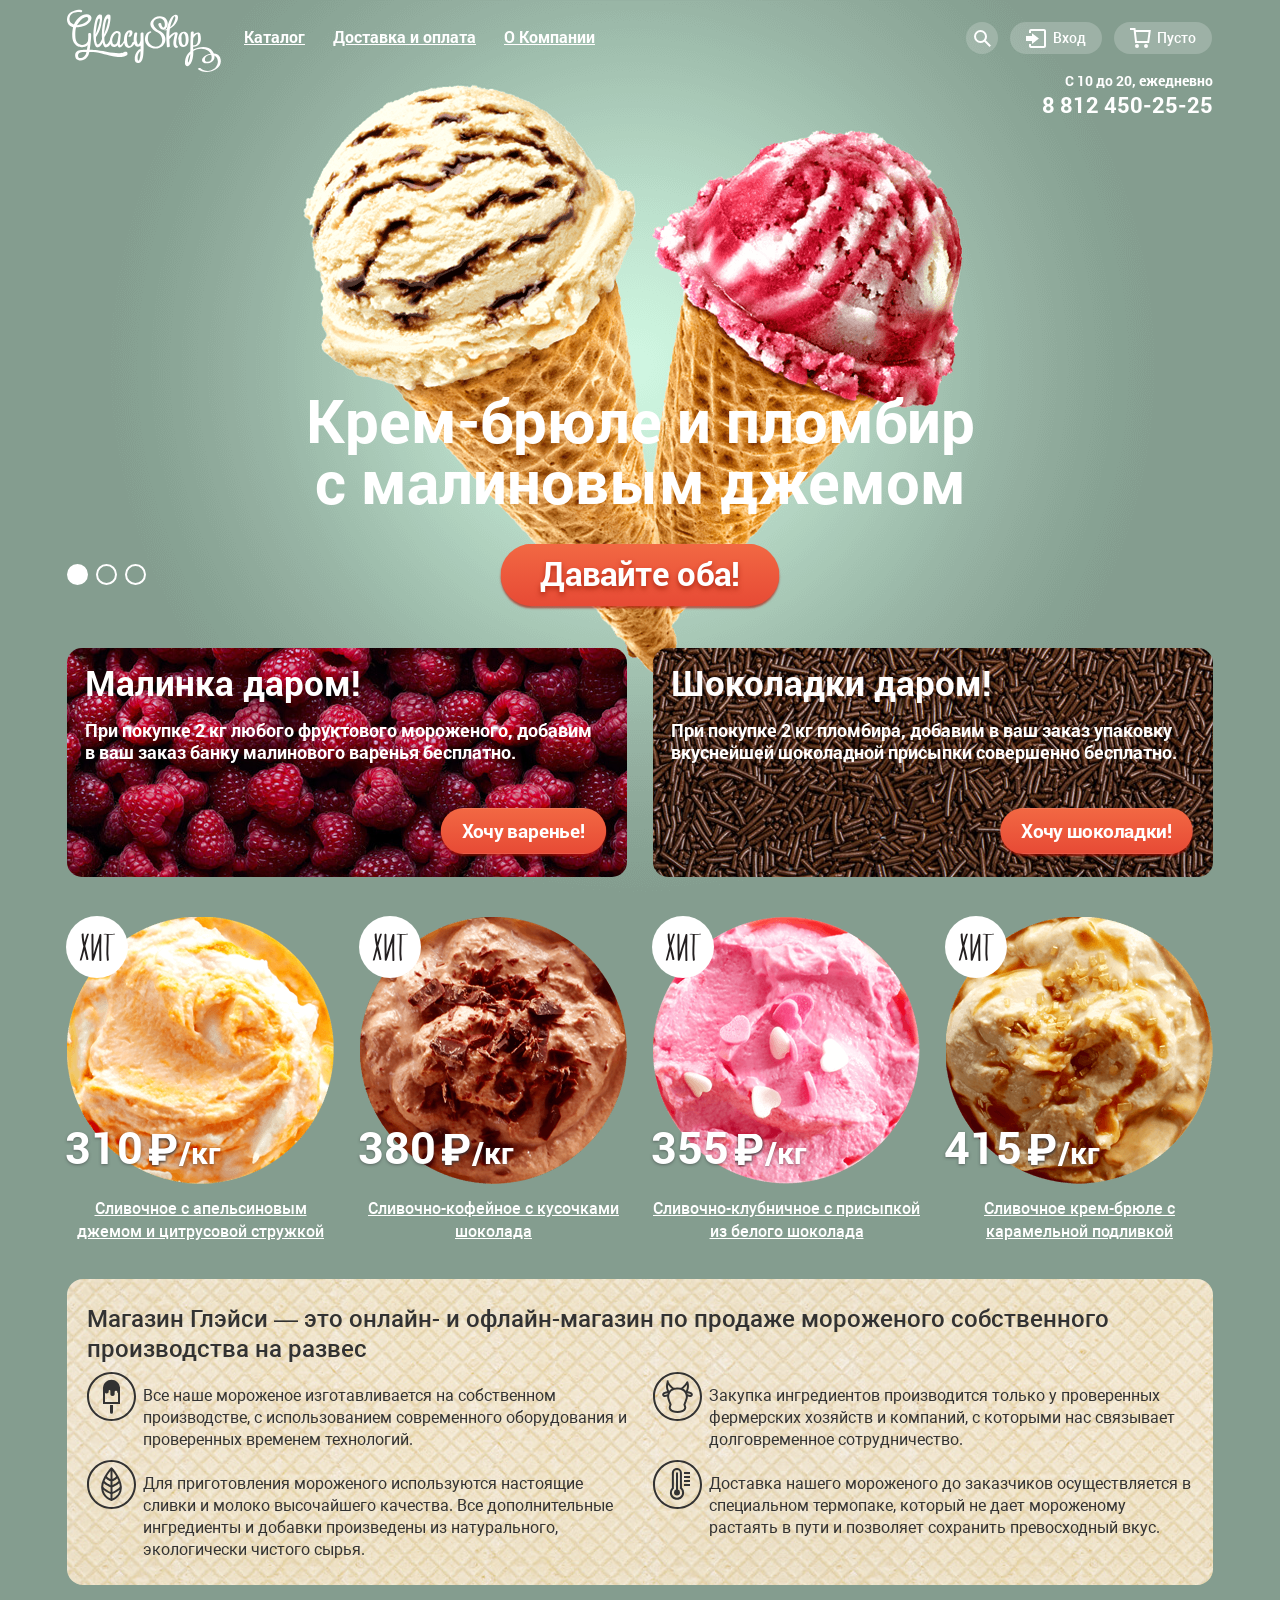
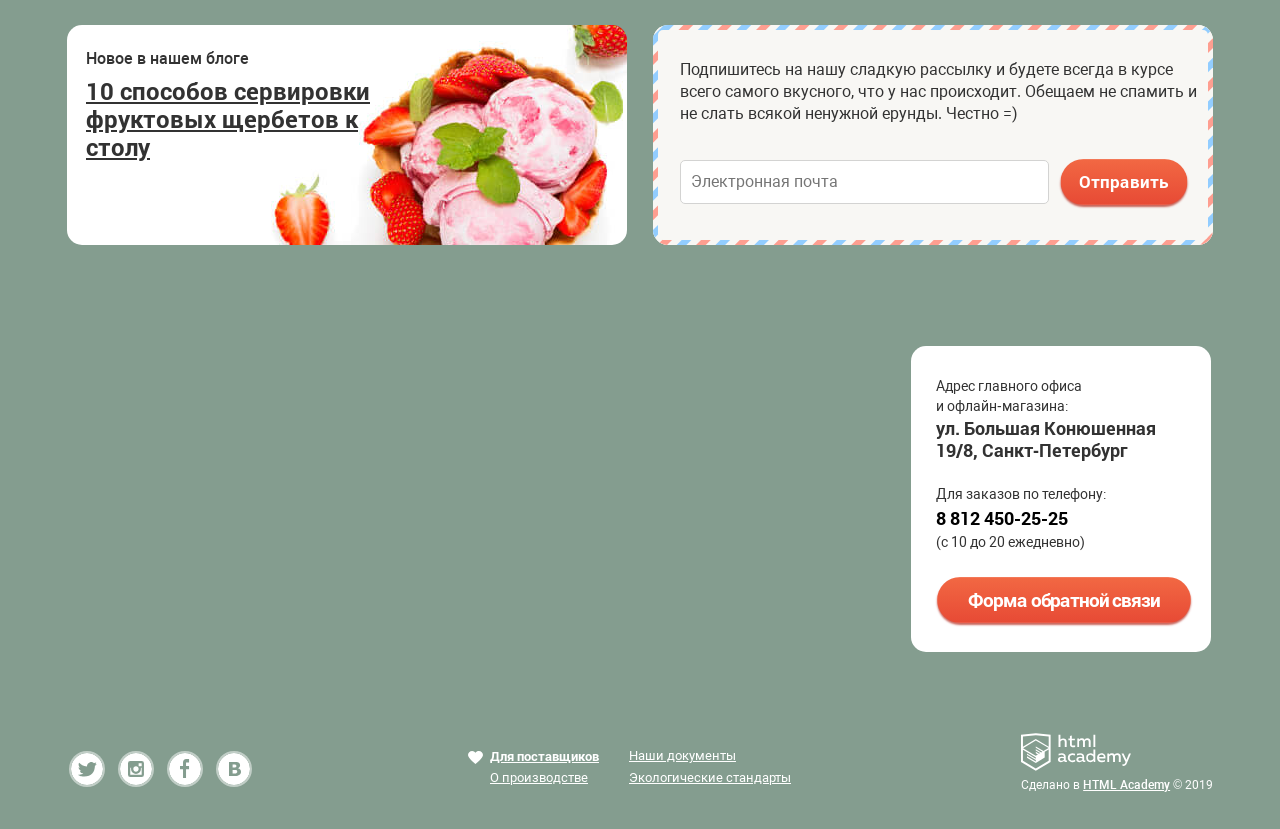
==== commit af36938d: "перфект" ====
--- a/index.html
+++ b/index.html
@@ -41,7 +41,6 @@
               <!--форма поиска -->
               <form class="search-form popup-form user-navigation__popup-form " action="https://echo.htmlacademy.ru" method="get" aria-label="Поиск по сайту">
                 <input class="input search-form__input" type="search" name="search" placeholder="Что ищем?">
-                <button class="button search-form__button" type="submit">Найти</button>
               </form>
             </li>
             <li class="user-navigation__item">
@@ -55,11 +54,13 @@
               <form class=" form-login user-navigation__form-login popup-form user-navigation__popup-form" action="https://echo.htmlacademy.ru" method="post" aria-label="Форма входа в личный кабинет">
                 <input class="input form-login__input" type="email" name="login" placeholder="Электронная почта">
                 <input class="input form-login__input" type="password" name="password" placeholder="Пароль">
+              <div class="form-login__wrapper">
                 <button class="button form-login__button" type="submit">Войти</button>
-                <div class="form-login__wrapper form-login__wrapper--right">
+                <div class="form-login__wrapper-right">
                   <a href="#" class="link popup-form__link  ">Забыли пароль?</a>
                   <a href="#" class="link popup-form__link">Новая регистрация</a>
                 </div>
+              </div>
               </form>
             </li>
             <li class="user-navigation__item">
--- a/css/style.css
+++ b/css/style.css
@@ -289,8 +289,8 @@
 .nested-list {
   position: absolute;
   z-index: 1;
-  top: 30px;
-  left: -5px;
+  top: 38px;
+  left: -6px;
   display: flex;
   overflow: hidden;
   clip: auto;
@@ -300,6 +300,9 @@
   padding-left: 0;
   list-style: none;
   border-radius: 5px;
+  width: 143px;
+  background-color: white;
+  padding-bottom: 7px;
 }
 
 .navigation-list__item>.navigation__nested-list {
@@ -325,6 +328,7 @@
   text-decoration: none;
   color: black;
   background-color: white;
+  margin-bottom: -5px;
 }
 
 .nested-list__link:hover {
@@ -337,13 +341,17 @@
 
 .nested-list__link--heading {
   font-weight: 900;
+  position: relative;
+  margin-bottom: 3px;
 }
 
 .nested-list__link--heading::after {
-  display: block;
+  position: absolute;
+  display: block;
+  width: 128px;
   height: 1px;
-  margin-right: 6px;
-  margin-left: 6px;
+  top: 38px;
+  left: 6px;
   content: '';
   background-color: #d1d0ce;
 }
@@ -415,8 +423,31 @@
 }
 
 .user-navigation__popup-form {
-  top: 30px;
-  left: -5px;
+  top: 37px;
+  right: -2px;
+}
+
+.user-navigation__form-login {
+  width: 277px;
+}
+
+.form-login__input {
+  margin-bottom: 20px;
+}
+
+.form-login__wrapper {
+  display: flex;
+  flex-direction: row;
+  justify-content: flex-start;
+  align-items: center;
+}
+
+.form-login__button {
+  margin-right: 20px;
+  margin-left: 5px;
+  padding-right: 24px;
+  padding-left: 23px;
+  text-shadow: none;
 }
 
 .popup-form {
@@ -424,7 +455,7 @@
   z-index: 1;
   display: flex;
   flex-direction: column;
-  padding: 20px;
+  padding: 20px 15px;
   border-color: #d3d3d2;
   border-radius: 5px;
   background-color: #f8f7f4;
@@ -438,15 +469,23 @@
   display: flex;
 }
 
+.search-form {
+  width: 341px;
+}
+
 .shopping-cart-icon:hover>svg>g {
   fill: black;
 }
 
+.shopping-cart-nested {
+  width: 540px;
+}
+
 .input {
   font-family: roboto, arial, sans-serif;
   font-size: 14px;
   font-weight: 300;
-  line-height: 24px;
+  line-height: 22px;
   padding: 10px;
   text-decoration: none;
   color: #999;
@@ -515,37 +554,97 @@
 .shopping-cart-nested__list {
   position: relative;
   list-style: none;
-}
-
-.shopping-cart-nested__list:last-child::after {
-  position: absolute;
+  display: flex;
+  flex-direction: column;
+  justify-content: flex-start;
+  margin: 0px;
+  padding-left: 0px;
+}
+
+.shopping-cart-nested__list::after {
+  position: relative;
   display: block;
   height: 1px;
   content: '';
   background-color: #cacac7;
+  width: 100%;
+}
+
+.shopping-cart-nested__item {
+  display: flex;
+  flex-direction: row;
+  align-items: flex-start;
+  justify-content: flex-start;
+  margin-bottom: 12px;
+}
+
+.shopping-cart-nested__item:last-child {
+  margin-bottom: 0px;
+}
+
+.button-delete {
+  display: block;
+  background-color: transparent;
+  border: none;
+  width: 15px;
+  height: 15px;
+  background-image: url("../img/cross-small.svg");
+  background-position: center;
+  border-radius: 0px;
+  background-repeat: no-repeat;
+  margin-right: 11px;
+  margin-left: 0px;
+  margin-top: 8px;
+}
+
+.shopping-cart-nested__preview {
+  margin-right: 13px;
 }
 
 .shopping-cart-nested__cost {
   font-size: 15px;
   font-weight: 900;
   text-align: right;
+  margin-right: : 10px;
 }
 
 .shopping-cart-nested__description {
   font-size: 13px;
+  width: 230px;
+  margin-right: 17px;
+  margin-top: 6px;
+  line-height: 18px;
 }
 
 .shopping-cart-nested__quantity {
   font-size: 13px;
+  width: 100px;
+  margin-right: 23px;
+  margin-top: 6px;
 }
 
 .shopping-cart-nested__price {
   font-size: 13px;
   color: #999;
+  width: 60px;
 }
 
 .shopping-cart-nested__cost {
   font-size: 13px;
+  margin-top: 6px;
+}
+
+.shopping-cart-nested__cost--summ {
+  font-size: 15px;
+  margin-top: 12px;
+}
+
+.shopping-cart-nested__button {
+  align-self: flex-end;
+  margin-top: 14px;
+  letter-spacing: -0.5px;
+  padding-right: 17px;
+  padding-left: 16px;
 }
 
 .header-contacts {
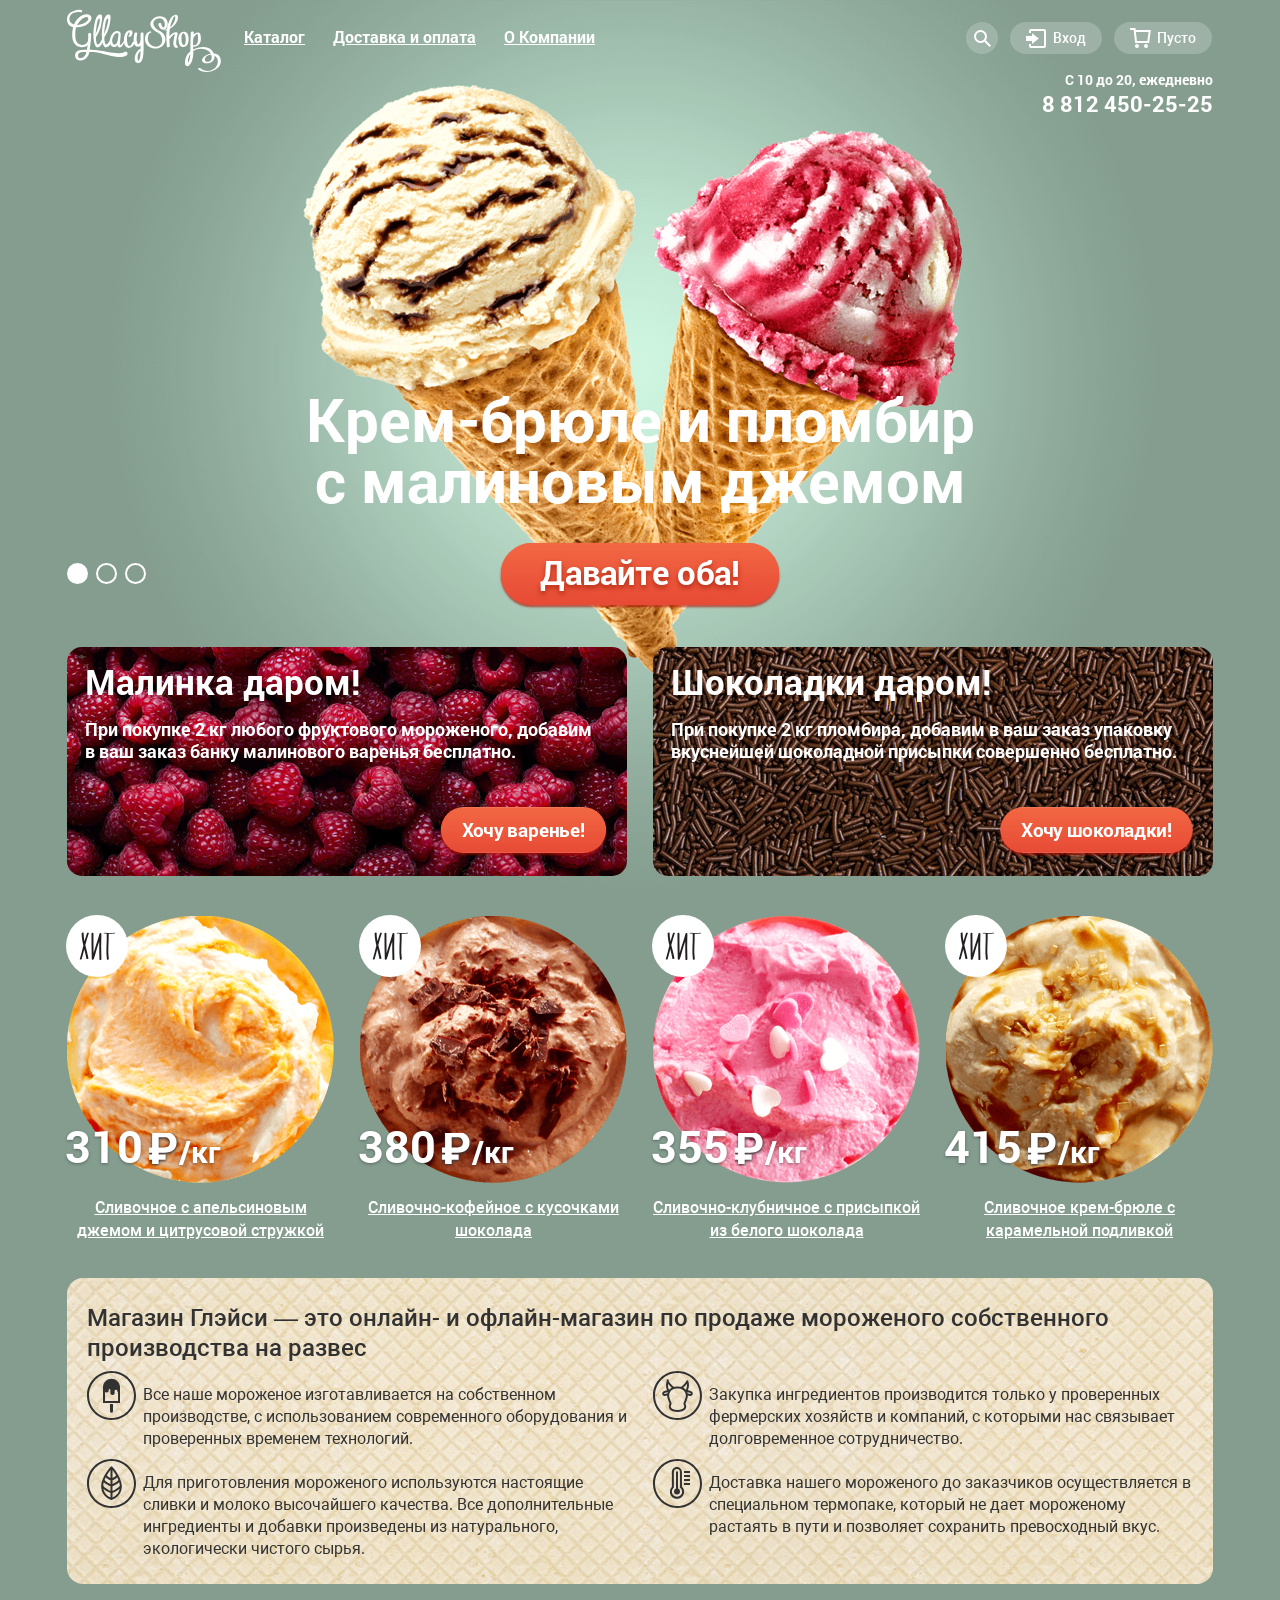
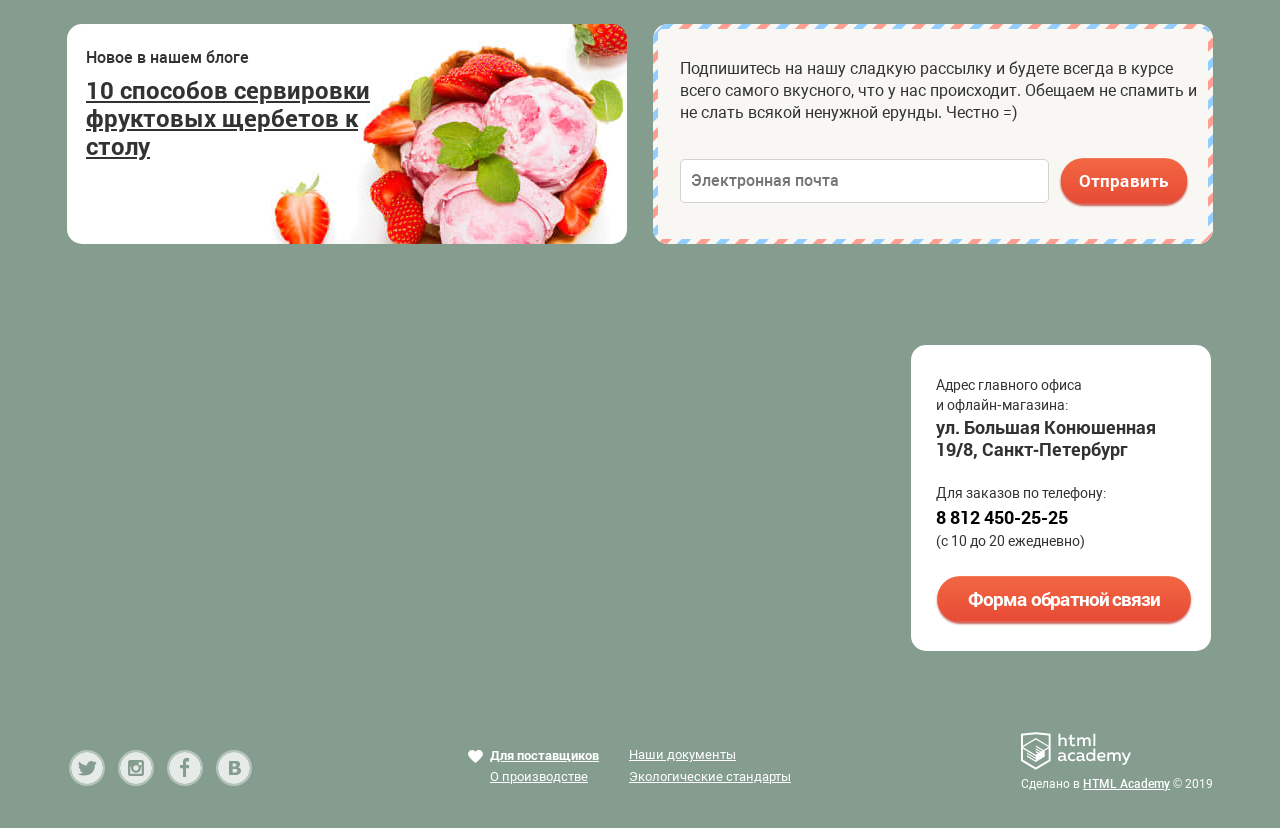
==== commit e22ffe97: "перфект-2" ====
--- a/index.html
+++ b/index.html
@@ -52,16 +52,16 @@
                 </svg> Вход</a>
               <!-- Форма входа-->
               <form class=" form-login user-navigation__form-login popup-form user-navigation__popup-form" action="https://echo.htmlacademy.ru" method="post" aria-label="Форма входа в личный кабинет">
-                <input class="input form-login__input" type="email" name="login" placeholder="Электронная почта">
-                <input class="input form-login__input" type="password" name="password" placeholder="Пароль">
-              <div class="form-login__wrapper">
-                <button class="button form-login__button" type="submit">Войти</button>
-                <div class="form-login__wrapper-right">
-                  <a href="#" class="link popup-form__link  ">Забыли пароль?</a>
-                  <a href="#" class="link popup-form__link">Новая регистрация</a>
-                </div>
-              </div>
-              </form>
+  <input class="input form-login__input" type="email" name="login" placeholder="Электронная почта">
+  <input class="input form-login__input" type="password" name="password" placeholder="Пароль">
+  <div class="form-login__wrapper">
+    <button class="button form-login__button" type="submit">Войти</button>
+    <div class="form-login__wrapper-right">
+      <a href="#" class="link popup-form__link  ">Забыли пароль?</a>
+      <a href="#" class="link popup-form__link">Новая регистрация</a>
+    </div>
+  </div>
+</form>
             </li>
             <li class="user-navigation__item">
               <a class="user-navigation__icon shopping-cart-icon " href="#" aria-label="Корзина: Пусто">
@@ -272,9 +272,9 @@
       <h2 class="visually-hidden">Форма обратной связи</h2>
       <p class="text feedback__text">Мы обязательно Вам ответим! </p>
       <form class="feedback-form" action="index.html" method="post">
-        <input class="input feedback-form__input" type="text" name="feedback-name" placeholder="Как Вас зовут?">
-        <input class="input feedback-form__input" type="email" name="feedback-email" placeholder="Ваша почта для ответа?">
-        <textarea class="input feedback-form__input" name="feedback-text" rows="6" cols="80" placeholder="Напишите что-нибудь..."></textarea>
+        <input class="input feedback-form__input " type="text" name="feedback-name" placeholder="Как Вас зовут?">
+        <input class="input feedback-form__input " type="email" name="feedback-email" placeholder="Ваша почта для ответа?">
+        <textarea class="input feedback-form__input feedback-form__input--text" name="feedback-text " rows="6" cols="80" placeholder="Напишите что-нибудь..."></textarea>
         <button class="button feedback__button" type="submit" name="button">Отправить</button>
         <button class="feedback__button-close" type="button" name="button-close" aria-label="Закрыть форму"></button>
       </form>
--- a/css/style.css
+++ b/css/style.css
@@ -136,6 +136,10 @@
   background-color: transparent;
 }
 
+.slider-controls label:hover {
+  background-color: rgba(255, 255, 255, 0.4);
+}
+
 #product-1:checked~.site-wrapper {
   background-color: #849d8f;
   background-image: url('../img/slider-ice-1.png');
@@ -250,6 +254,7 @@
 
 .navigation-list__item {
   position: relative;
+  padding-bottom: 20px;
 }
 
 .navigation-list__link {
@@ -303,6 +308,7 @@
   width: 143px;
   background-color: white;
   padding-bottom: 7px;
+  box-shadow: 0px 20px 20px 0px rgba(0, 0, 0, 0.4);
 }
 
 .navigation-list__item>.navigation__nested-list {
@@ -373,6 +379,7 @@
   display: block;
   margin-left: 12px;
   padding: 0;
+  padding-bottom: 20px;
 }
 
 .user-navigation__icon {
@@ -425,6 +432,7 @@
 .user-navigation__popup-form {
   top: 37px;
   right: -2px;
+  box-shadow: 0px 20px 20px 0px rgba(0, 0, 0, 0.4);
 }
 
 .user-navigation__form-login {
@@ -484,17 +492,27 @@
 .input {
   font-family: roboto, arial, sans-serif;
   font-size: 14px;
-  font-weight: 300;
+  font-weight: 500;
   line-height: 22px;
   padding: 10px;
   text-decoration: none;
-  color: #999;
+  color: #000;
   border-width: 1px;
   border-style: solid;
   border-color: #d3d3d2;
   border-radius: 5px;
   background-color: white;
   box-shadow: none;
+}
+
+.input:hover {
+  box-shadow: 0 0 0 1px #d3d3d2;
+}
+
+.input:focus {
+  border-color: rgba(46, 136, 228, .52);
+  box-shadow: 0 0 0 1px rgba(46, 136, 228, .52);
+  outline: none;
 }
 
 .button {
@@ -652,6 +670,7 @@
   align-items: flex-end;
   flex-direction: column;
   color: white;
+  margin-top: -5px;
 }
 
 .header-contacts__text {
@@ -1192,6 +1211,15 @@
   background-repeat: no-repeat;
   background-position: center;
   box-shadow: 0 0 0 2px rgba(255, 255, 255, .5);
+  opacity: 0.8;
+}
+
+.social-item__link:active {
+  box-shadow: 0 0 0 2px rgba(255, 255, 255, .5), inset 0px 0px 10px 10px rgba(88, 88, 88, 0.2);
+}
+
+.social-item__link:hover {
+  opacity: 1;
 }
 
 .social-item__link--twitter {
@@ -1341,27 +1369,76 @@
   position: fixed;
   top: 0;
   left: 0;
+  z-index: 12;
   display: none;
+  flex-direction: column;
+  justify-content: center;
+  align-items: center;
   width: 100%;
   height: 100%;
   background-color: rgba(32, 32, 32, .5);
 }
 
 .feedback {
-  position: relative;
-  top: 100px;
-  width: 480px;
-  margin-right: auto;
+  display: flex;
+  flex-direction: column;
+  width: 477px;
+  padding-top: 15px;
+  padding-left: 24px;
+  padding-right: 24px;
+  border-radius: 10px;
+}
+
+.feedback-form {
+  display: flex;
+  flex-direction: column;
+  justify-content: flex-start;
+  align-items: flex-start;
+}
+
+.feedback__text {
+  font-size: 24px;
+  font-weight: 500;
+  line-height: 28px;
+  margin-bottom: 20px;
+}
+
+.feedback-form__input {
+  width: 267px;
+  margin-bottom: 20px;
+  font-size: 16px;
+  padding-left: 13px;
+}
+
+.feedback-form__input--text {
+  width: 100%;
+}
+
+.feedback__button {
+  display: block;
+  text-shadow: none;
+  margin-top: 7px;
   margin-left: auto;
-}
-
-.feedback-form {
-  display: flex;
-  flex-direction: column;
-}
-
-.feedback__button {
-  text-shadow: none;
+  align-items: flex-end;
+  padding-right: 25px;
+}
+
+.feedback__button-close {
+  display: block;
+  position: absolute;
+  top: 0px;
+  right: 0px;
+  background-color: transparent;
+  border: none;
+  width: 28px;
+  height: 30px;
+  background-image: url("../img/cross-big.svg");
+  background-position: center;
+  border-radius: 0px;
+  background-repeat: no-repeat;
+  margin-right: 11px;
+  margin-left: 0px;
+  margin-top: 8px;
 }
 
 /* Внутренняя страница*/
@@ -1401,7 +1478,7 @@
 }
 
 .inner-page {
-  margin-top: -40px;
+  margin-top: -60px;
 }
 
 .inner-page__title {
@@ -1613,6 +1690,19 @@
   color: white;
   border: solid 2px white;
   border-radius: 20px;
+  cursor: pointer;
+}
+
+.sorting__button:hover {
+  background-color: white;
+  color: black;
+}
+
+.sorting__button:active {
+  background-color: rgb(237, 237, 237);
+  box-shadow: inset 0px 2px 1px 0px rgba(105, 105, 105, 0.4);
+  color: black;
+  border-color: transparent;
 }
 
 .sorting-item-wrapper--toggle {
@@ -1629,6 +1719,7 @@
   background-repeat: no-repeat;
   background-repeat: no-repeat;
   background-size: 100%;
+  cursor: pointer;
 }
 
 .toggle--1 {
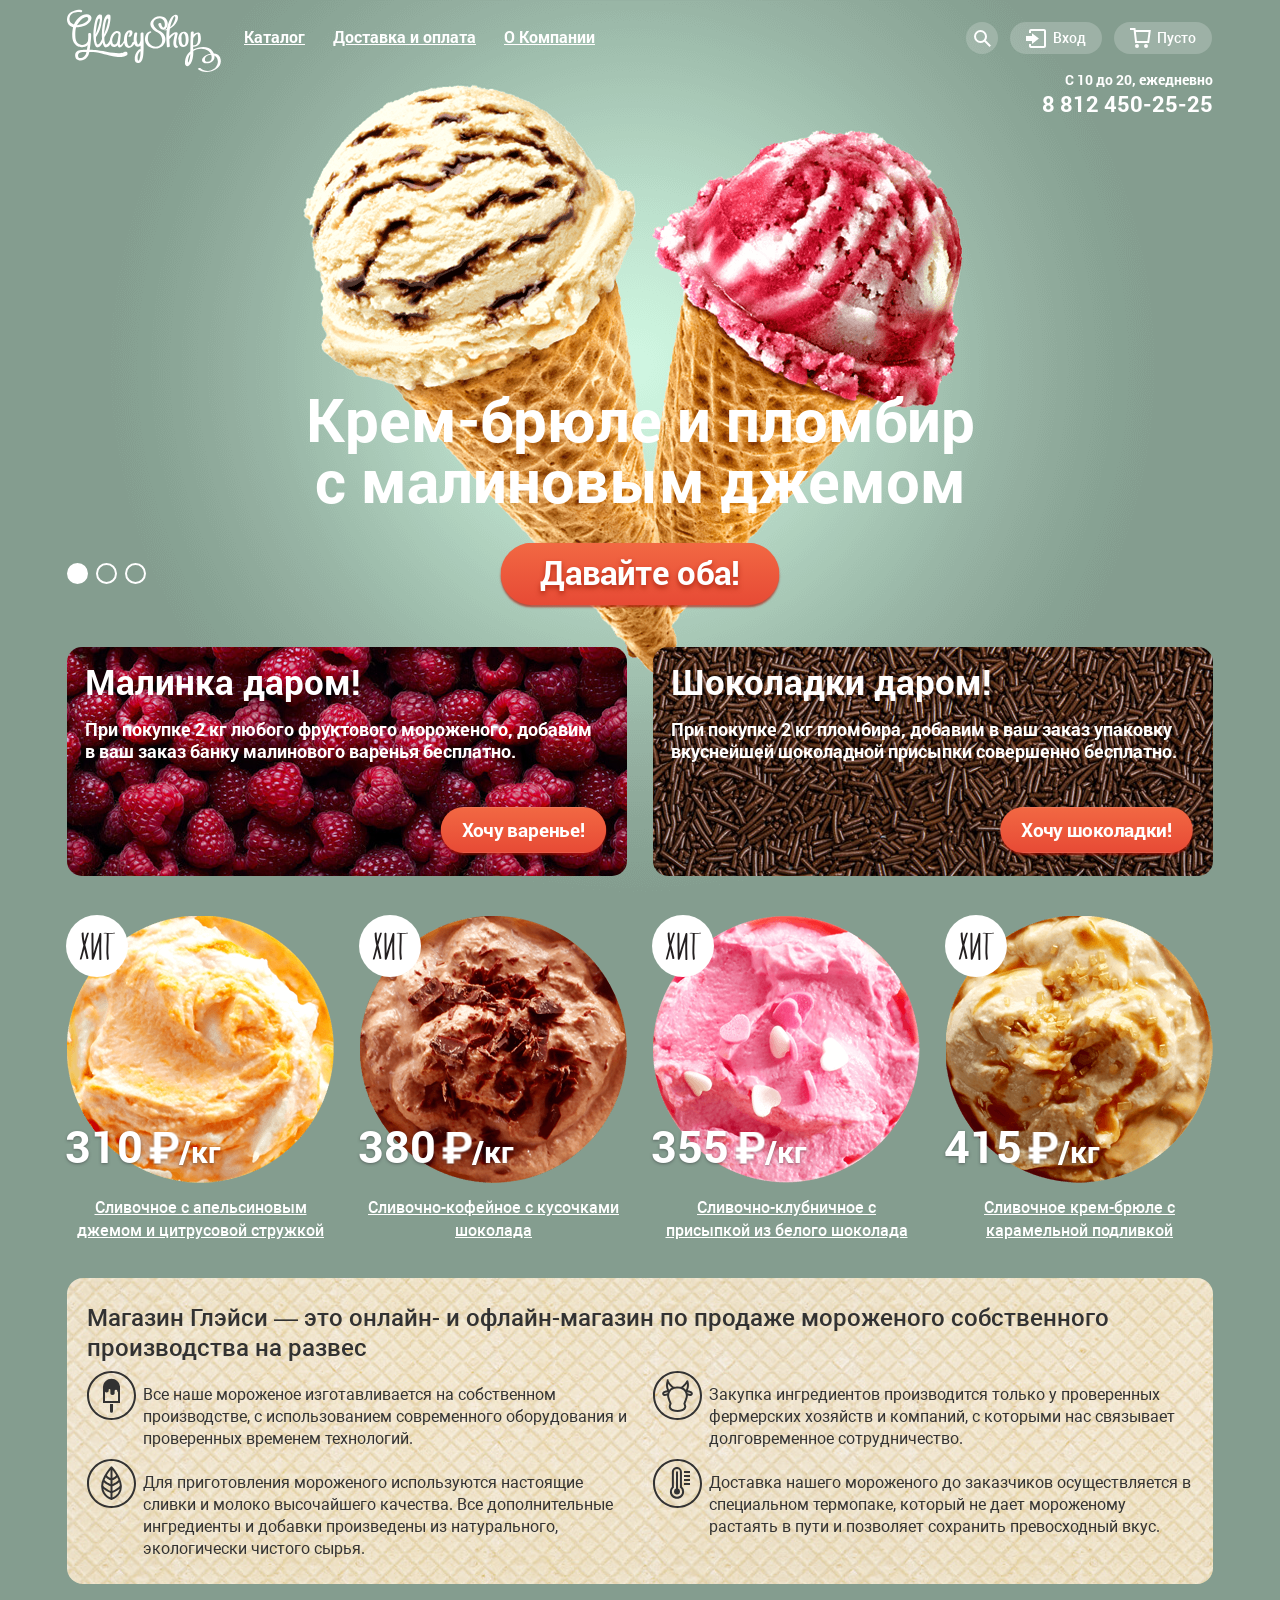
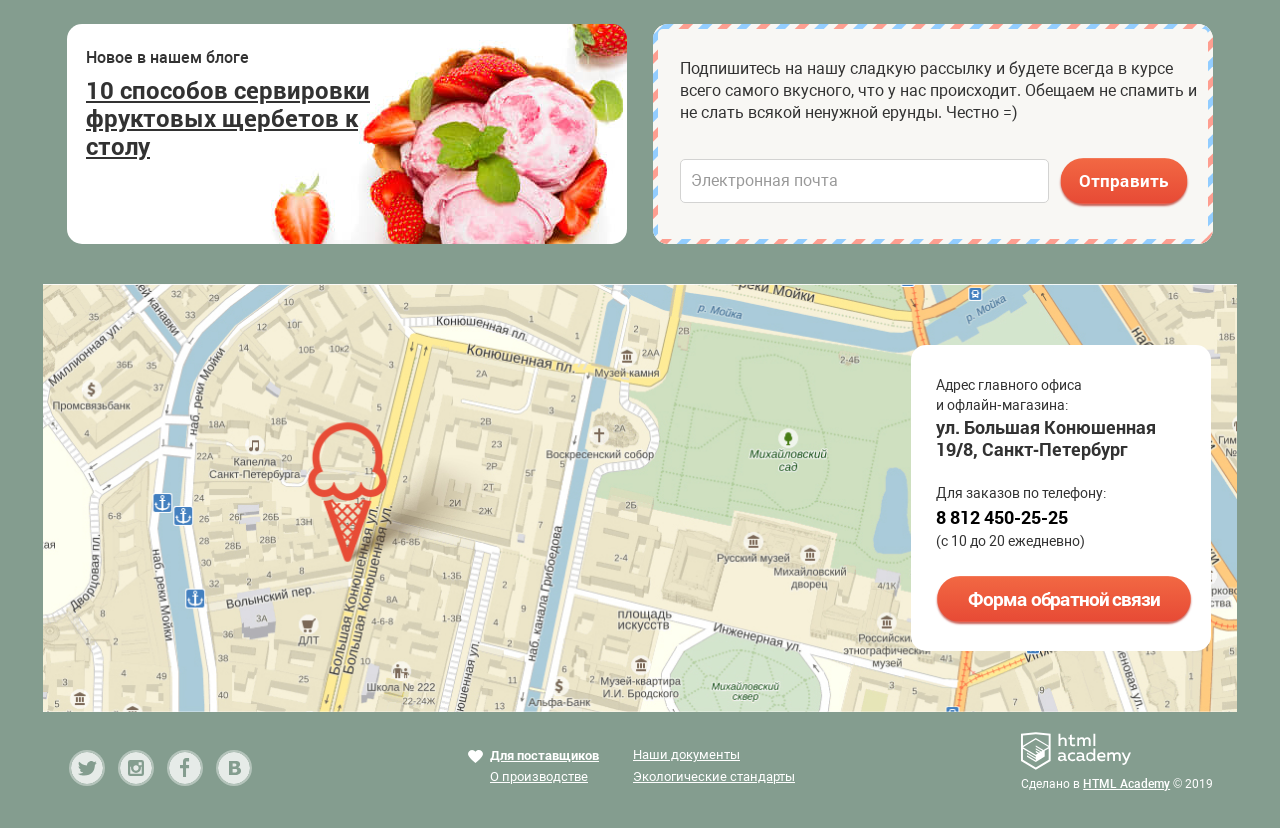
==== commit dfd17500: "предчистовик Все готово, остались автопрефиксы" ====
--- a/index.html
+++ b/index.html
@@ -15,7 +15,7 @@
   <div class="site-wrapper">
     <div class="convert">
       <header class="page-header">
-        <a class="header__column-left"><img class="logo  navigation__logo " src="img/logo.svg" width="154" height="64" alt="Логотип Gllacy Shop"></a>
+        <a class="header__column-left"><img class="logo  navigation__logo" src="img/logo.svg" width="154" height="64" alt="Логотип Gllacy Shop"></a>
         <nav class="navigation header__column-center">
           <ul class="navigation-list">
             <li class="navigation-list__item">
@@ -38,8 +38,7 @@
               <button class="user-navigation__icon user-navigation__icon--search" type="button" name="button-search-icon" aria-label="При наведении показывается форма поискаg сайту"><svg xmlns="http://www.w3.org/2000/svg" xmlns:xlink="http://www.w3.org/1999/xlink"
                   width="17" height="17" viewbox="0 0 17 17">
                   <path fill="#fff" d="M16.958 15.527L11.75 10.32A6.455 6.455 0 0 0 13 6.5 6.5 6.5 0 1 0 6.5 13a6.465 6.465 0 0 0 3.839-1.263l5.205 5.204 1.414-1.414zM6.5 11C4.019 11 2 8.981 2 6.5S4.019 2 6.5 2 11 4.019 11 6.5 8.981 11 6.5 11z" /></svg></button>
-              <!--форма поиска -->
-              <form class="search-form popup-form user-navigation__popup-form " action="https://echo.htmlacademy.ru" method="get" aria-label="Поиск по сайту">
+              <form class="search-form popup-form user-navigation__popup-form" action="https://echo.htmlacademy.ru" method="get" aria-label="Поиск по сайту">
                 <input class="input search-form__input" type="search" name="search" placeholder="Что ищем?">
               </form>
             </li>
@@ -50,21 +49,20 @@
                     <path d="M18 0H5C3.9 0 3 .9 3 2v2h2V2h13v15H5v-2H3v2c0 1.1.9 2 2 2h13c1.1 0 2-.9 2-2V2c0-1.1-.9-2-2-2z" />
                   </g>
                 </svg> Вход</a>
-              <!-- Форма входа-->
-              <form class=" form-login user-navigation__form-login popup-form user-navigation__popup-form" action="https://echo.htmlacademy.ru" method="post" aria-label="Форма входа в личный кабинет">
-  <input class="input form-login__input" type="email" name="login" placeholder="Электронная почта">
-  <input class="input form-login__input" type="password" name="password" placeholder="Пароль">
-  <div class="form-login__wrapper">
-    <button class="button form-login__button" type="submit">Войти</button>
-    <div class="form-login__wrapper-right">
-      <a href="#" class="link popup-form__link  ">Забыли пароль?</a>
-      <a href="#" class="link popup-form__link">Новая регистрация</a>
-    </div>
-  </div>
-</form>
+              <form class="form-login user-navigation__form-login popup-form user-navigation__popup-form" action="https://echo.htmlacademy.ru" method="post" aria-label="Форма входа в личный кабинет">
+                <input class="input form-login__input" type="email" name="login" placeholder="Электронная почта">
+                <input class="input form-login__input" type="password" name="password" placeholder="Пароль">
+                <div class="form-login__wrapper">
+                  <button class="button form-login__button" type="submit">Войти</button>
+                  <div class="form-login__wrapper-right">
+                    <a href="#" class="link popup-form__link ">Забыли пароль?</a>
+                    <a href="#" class="link popup-form__link">Новая регистрация</a>
+                  </div>
+                </div>
+              </form>
             </li>
             <li class="user-navigation__item">
-              <a class="user-navigation__icon shopping-cart-icon " href="#" aria-label="Корзина: Пусто">
+              <a class="user-navigation__icon shopping-cart-icon" href="#" aria-label="Корзина: Пусто">
                 <svg class="user-navigation__button-icon" xmlns="http://www.w3.org/2000/svg" width="21" height="20" viewbox="0 0 21 20">
                   <g fill="#fff">
                     <path d="M5.657 2.031L5.422 0H0v2h3.64l1.5 13h13.988l1.699-12.969H5.657zM17.372 13H6.922L5.888 4.031h12.66L17.372 13z" />
@@ -84,7 +82,7 @@
     </div>
     <main class="main">
       <div class="convert">
-        <h1 class="visually-hidden"> Магазин мороженного "Gllacy Shop"</h1>
+        <h1 class="visually-hidden"> Магазин мороженного"Gllacy Shop"</h1>
         <section class="slider">
           <h2 class="visually-hidden">Актуальные предложения</h2>
           <div class="slider-controls">
@@ -117,7 +115,7 @@
           <h2 class="visually-hidden">Акции</h2>
           <ul class="stock__list">
             <li class="stock-item  stock-item--raspberries">
-              <h3 class="stock-item__title ">Малинка даром!</h3>
+              <h3 class="stock-item__title">Малинка даром!</h3>
               <p class="text stock-item__text">При покупке 2 кг любого фруктового мороженого, добавим в ваш заказ банку малинового варенья бесплатно.
               </p>
               <a class="button stock-item__button" href="#">Хочу варенье!</a>
@@ -134,9 +132,9 @@
           <h2 class="visually-hidden">Каталог мороженного </h2>
           <ul class="calalog-list">
             <li class="catalog-item">
-              <div class="catalog-item__wrapper-image  catalog-item__wrapper-image--flag">
+              <div class="catalog-item__wrapper-image catalog-item__wrapper-image--flag">
                 <img class="catalog-item__image" src="img/catalog-preview-4.png" width="267" height="267" alt="Мороженное жетлого цвета с белыми прожилками">
-                <p class="catalog-item__price">310<span class=" catalog-item__price--measure">/кг</span></p>
+                <p class="catalog-item__price">310<span class="catalog-item__price--measure">/кг</span></p>
               </div>
               <h3 class="catalog-item__title">
                 <a class="link catalog-item__link" href="#">Сливочное с апельсиновым джемом и цитрусовой стружкой</a>
@@ -159,7 +157,7 @@
             </li>
             <li class="catalog-item">
               <div class="catalog-item__wrapper-image  catalog-item__wrapper-image--flag">
-                <img class="catalog-item__image" src="img/catalog-preview-7.png" width="267" height="267" alt="Мороженное свето-розового цвета с присыпкой из белых и розовых сердечек  ">
+                <img class="catalog-item__image" src="img/catalog-preview-7.png" width="267" height="267" alt="Мороженное свето-розового цвета с присыпкой из белых и розовых сердечек ">
                 <p class="catalog-item__price">355<span class="catalog-item__price--measure">/кг</span></p>
               </div>
               <h3 class="catalog-item__title">
@@ -172,7 +170,7 @@
             <li class="catalog-item">
               <div class="catalog-item__wrapper-image catalog-item__wrapper-image--flag">
                 <img class="catalog-item__image" src="img/catalog-preview-8.png" width="267" height="267" alt="Белое мороженное с карамельными вкраплениями">
-                <p class="catalog-item__price">415<span class=" catalog-item__price--measure">/кг</span></p>
+                <p class="catalog-item__price">415<span class="catalog-item__price--measure">/кг</span></p>
               </div>
               <h3 class="catalog-item__title">
                 <a class="link catalog-item__link" href="#">Сливочное крем-брюле с карамельной подливкой</a>
@@ -185,7 +183,7 @@
         </section>
         <section class="advantages">
           <h2 class="visually-hidden">Преимущества</h2>
-          <p class=" text  advantages__description">Магазин Глэйси — это онлайн- и офлайн-магазин по продаже мороженого собственного производства на развес</p>
+          <p class="text  advantages__description">Магазин Глэйси — это онлайн- и офлайн-магазин по продаже мороженого собственного производства на развес</p>
           <ul class="advantages-list">
             <li class="advantages-item advantages-item--ice-cream">
               <p class="text advantages-item__text">Все наше мороженое изготавливается на собственном производстве, с использованием современного оборудования и проверенных временем технологий.
@@ -210,10 +208,10 @@
           <h2 class="visually-hidden">Новости блога</h2>
           <article class="news-article news__item">
             <h3 class="news-article__title">Новое в нашем блоге</h3>
-            <a class=" link news-article__link" href="#">10 способов сервировки фруктовых щербетов к столу</a>
+            <a class="link news-article__link" href="#">10 способов сервировки фруктовых щербетов к столу</a>
           </article>
           <div class="subscription-conteiner news__item">
-            <section class="subscription ">
+            <section class="subscription">
               <h3 class="visually-hidden">Подписка на рассылку новостей</h3>
               <p class="text subscription__text">Подпишитесь на нашу сладкую рассылку и будете всегда в курсе всего самого вкусного, что у нас происходит. Обещаем не спамить и не слать всякой ненужной ерунды. Честно =) </p>
               <form class="subscription-form subscription__subscription-form" action="https://echo.htmlacademy.ru" method="get" aria-label="Оставить элекnронную почту для подписки на новости">
@@ -234,33 +232,30 @@
               <span class="text contacts__text contacts__text--address" property="addressLocality"> Санкт&#8209;Петербург </span>
             </address>
             <p class="text contacts__text contacts__text--telephone">Для заказов по телефону:</p>
-              <a class="telephone contacts__telephone" href="tel:8812450525207" property="telephone">8 812 450-25-25</a>
-              <p class="text contacts__text contacts__text--telephone">(c 10 до 20 ежедневно)</p>
-
+            <a class="telephone contacts__telephone" href="tel:8812450525207" property="telephone">8 812 450-25-25</a>
+            <p class="text contacts__text contacts__text--telephone">(c 10 до 20 ежедневно)</p>
             <a class="button contacts__button" href="contacts.html">Форма обратной связи</a>
           </div>
         </div>
-        <iframe class="map contacts__map" src="https://www.google.com/maps/embed?pb=!1m18!1m12!1m3!1d1998.6037872533277!2d30.320858716096975!3d59.93871648187614!2m3!1f0!2f0!3f0!3m2!1i1024!2i768!4f13.1!3m3!1m2!1s0x4696310fca145cc1%3A0x42b32648d8238007!2z0JHQvtC70YzRiNCw0Y8g0JrQvtC90Y7RiNC10L3QvdCw0Y8g0YPQuy4sIDE5LzgsINCh0LDQvdC60YIt0J_QtdGC0LXRgNCx0YPRgNCzLCDQoNC-0YHRgdC40Y8sIDE5MTE4Ng!5e0!3m2!1sru!2sus!4v1552592112877"
-          width="100%" height="450" frameborder="0" style="border:0"></iframe>
-        <!--https://www.w3.org/TR/html/grouping-content.html#the-address-element-->
+        <iframe class="map contacts__map" src="https://www.google.com/maps/embed?pb=!1m18!1m12!1m3!1d1998.6037872533277!2d30.320858716096975!3d59.93871648187614!2m3!1f0!2f0!3f0!3m2!1i1024!2i768!4f13.1!3m3!1m2!1s0x4696310fca145cc1%3A0x42b32648d8238007!2z0JHQvtC70YzRiNCw0Y8g0JrQvtC90Y7RiNC10L3QvdCw0Y8g0YPQuy4sIDE5LzgsINCh0LDQvdC60YIt0J_QtdGC0LXRgNCx0YPRgNCzLCDQoNC-0YHRgdC40Y8sIDE5MTE4Ng!5e0!3m2!1sru!2sus!4v1552592112877"></iframe>
       </section>
     </main>
     <div class="convert">
       <footer class="page-footer">
         <ul class="social-list page-footer__social-list">
-          <li class="social-item"><a class="social-item__link social-item__link--twitter " href="https://twitter.com/htmlacademy_ru?lang=ru" aria-label="HTML Академия в Twitter"></a></li>
-          <li class="social-item"><a class="social-item__link social-item__link--instagram " href="https://www.instagram.com/htmlacademy/?hl=ru" aria-label="HTML Академия в Instagram"></a></li>
-          <li class="social-item"><a class="social-item__link social-item__link--facebook " href="https://www.facebook.com/htmlacademy/" aria-label="HTML Академия в Facebook"></a></li>
-          <li class="social-item"><a class="social-item__link social-item__link--vkontakte " href="https://vk.com/htmlacademy" aria-label="HTML Академия в Vkontakte"></a></li>
+          <li class="social-item"><a class="social-item__link social-item__link--twitter" href="https://twitter.com/htmlacademy_ru?lang=ru" aria-label="HTML Академия в Twitter"></a></li>
+          <li class="social-item"><a class="social-item__link social-item__link--instagram" href="https://www.instagram.com/htmlacademy/?hl=ru" aria-label="HTML Академия в Instagram"></a></li>
+          <li class="social-item"><a class="social-item__link social-item__link--facebook" href="https://www.facebook.com/htmlacademy/" aria-label="HTML Академия в Facebook"></a></li>
+          <li class="social-item"><a class="social-item__link social-item__link--vkontakte" href="https://vk.com/htmlacademy" aria-label="HTML Академия в Vkontakte"></a></li>
         </ul>
         <ul class="legal-list page-footer__legal-list">
-          <li class="legal-item"><a class="link legal-item__link  legal-item__link--accent" href="#">Для поставщиков</a></li>
+          <li class="legal-item"><a class="link legal-item__link legal-item__link--accent" href="#">Для поставщиков</a></li>
+          <li class="legal-item"><a class="link legal-item__link" href="#">Наши документы</a></li>
           <li class="legal-item"><a class="link legal-item__link" href="#">О производстве</a></li>
-          <li class="legal-item"><a class="link legal-item__link" href="#">Наши документы</a></li>
           <li class="legal-item"><a class="link legal-item__link" href="#">Экологические стандарты</a></li>
         </ul>
         <div class="copyright page-footer__copyright">
-          <a href="https://htmlacademy.ru/intensive/htmlcss" class="copyright__logo-link"><img class="copyright__logo" src="img/logo-htmlacademy.svg " alt="Логотип htmlacademy" width="110" height="40"></a>
+          <a href="https://htmlacademy.ru/intensive/htmlcss" class="copyright__logo-link"><img class="copyright__logo" src="img/logo-htmlacademy.svg" alt="Логотип htmlacademy" width="110" height="40"></a>
           <p class="text copyright__text">Сделано в <a class="link copyright__link" href="https://htmlacademy.ru/intensive/htmlcss">HTML Academy</a> © 2019</p>
         </div>
       </footer>
@@ -268,13 +263,12 @@
   </div>
   <div class="feedback-convert">
     <section class="feedback popup-form">
-      <!--Форма обратной связи-->
       <h2 class="visually-hidden">Форма обратной связи</h2>
       <p class="text feedback__text">Мы обязательно Вам ответим! </p>
       <form class="feedback-form" action="index.html" method="post">
-        <input class="input feedback-form__input " type="text" name="feedback-name" placeholder="Как Вас зовут?">
-        <input class="input feedback-form__input " type="email" name="feedback-email" placeholder="Ваша почта для ответа?">
-        <textarea class="input feedback-form__input feedback-form__input--text" name="feedback-text " rows="6" cols="80" placeholder="Напишите что-нибудь..."></textarea>
+        <input class="input feedback-form__input" type="text" name="feedback-name" placeholder="Как Вас зовут?">
+        <input class="input feedback-form__input" type="email" name="feedback-email" placeholder="Ваша почта для ответа?">
+        <textarea class="input feedback-form__input feedback-form__input--text" name="feedback-text" rows="6" cols="80" placeholder="Напишите что-нибудь..."></textarea>
         <button class="button feedback__button" type="submit" name="button">Отправить</button>
         <button class="feedback__button-close" type="button" name="button-close" aria-label="Закрыть форму"></button>
       </form>
--- a/css/style.css
+++ b/css/style.css
@@ -1,25 +1,25 @@
 @font-face {
-  font-family: 'roboto';
+  font-family: "roboto";
   font-weight: 300;
   font-style: normal;
-  src: url('fonts/roboto.woff2') format('woff2'),
-    url('fonts/roboto.woff') format('woff');
+  src: url("../fonts/roboto.woff2") format("woff2"),
+    url("../fonts/roboto.woff") format("woff");
 }
 
 @font-face {
-  font-family: 'roboto';
+  font-family: "roboto";
   font-weight: 500;
   font-style: normal;
-  src: url('fonts/robotomedium.woff2') format('woff2'),
-    url('fonts/robotomedium.woff') format('woff');
+  src: url("../fonts/robotomedium.woff2") format("woff2"),
+    url("../fonts/robotomedium.woff") format("woff");
 }
 
 @font-face {
-  font-family: 'roboto';
+  font-family: "roboto";
   font-weight: 900;
   font-style: normal;
-  src: url('fonts/robotobold.woff2') format('woff2'),
-    url('fonts/robotobold.woff') format('woff');
+  src: url("../fonts/robotobold.woff2") format("woff2"),
+    url("../fonts/robotobold.woff") format("woff");
 }
 
 *,
@@ -34,11 +34,10 @@
 
 .site-wrapper {
   min-width: 1200px;
-  /* Для демонстрации */
   min-height: 100vh;
   transition: background-image .5s ease, background-color .5s ease;
   background-color: #849d8f;
-  background-image: url('../img/slider-ice-1.png');
+  background-image: url("../img/slider-ice-1.png");
   background-repeat: no-repeat;
   background-position: top center;
 }
@@ -46,15 +45,15 @@
 .site-wrapper::before,
 .site-wrapper::after {
   visibility: hidden;
-  content: '';
+  content: "";
 }
 
 .site-wrapper::before {
-  background-image: url('../img/slider-ice-2.png');
+  background-image: url("../img/slider-ice-2.png");
 }
 
 .site-wrapper::after {
-  background-image: url('../img/slider-ice-3.png');
+  background-image: url("../img/slider-ice-3.png");
 }
 
 .slider {
@@ -96,6 +95,7 @@
   cursor: pointer;
   text-align: center;
   vertical-align: top;
+  vertical-align: middle;
   text-decoration: none;
   color: #fff;
   border: none;
@@ -137,22 +137,22 @@
 }
 
 .slider-controls label:hover {
-  background-color: rgba(255, 255, 255, 0.4);
+  background-color: rgba(255, 255, 255, .4);
 }
 
 #product-1:checked~.site-wrapper {
   background-color: #849d8f;
-  background-image: url('../img/slider-ice-1.png');
+  background-image: url("../img/slider-ice-1.png");
 }
 
 #product-2:checked~.site-wrapper {
   background-color: #8996a6;
-  background-image: url('../img/slider-ice-2.png');
+  background-image: url("../img/slider-ice-2.png");
 }
 
 #product-3:checked~.site-wrapper {
   background-color: #9d8b84;
-  background-image: url('../img/slider-ice-3.png');
+  background-image: url("../img/slider-ice-3.png");
 }
 
 #product-1:checked~.site-wrapper #slide1,
@@ -163,9 +163,9 @@
   flex-direction: column;
 }
 
-#product-1:checked~.site-wrapper label[for='product-1'],
-#product-2:checked~.site-wrapper label[for='product-2'],
-#product-3:checked~.site-wrapper label[for='product-3'] {
+#product-1:checked~.site-wrapper label[for="product-1"],
+#product-2:checked~.site-wrapper label[for="product-2"],
+#product-3:checked~.site-wrapper label[for="product-3"] {
   background-color: #fff;
 }
 
@@ -288,6 +288,7 @@
 }
 
 .navigation-list__link--current {
+  text-decoration: none;
   background-color: #d07058;
 }
 
@@ -300,15 +301,14 @@
   overflow: hidden;
   clip: auto;
   flex-direction: column;
+  width: 143px;
   margin-left: 0;
-  margin-left: 0;
+  padding-bottom: 7px;
   padding-left: 0;
   list-style: none;
   border-radius: 5px;
-  width: 143px;
   background-color: white;
-  padding-bottom: 7px;
-  box-shadow: 0px 20px 20px 0px rgba(0, 0, 0, 0.4);
+  box-shadow: 0 20px 20px 0 rgba(0, 0, 0, .4);
 }
 
 .navigation-list__item>.navigation__nested-list {
@@ -329,12 +329,12 @@
   font-weight: 300;
   line-height: 16px;
   display: block;
+  margin-bottom: -5px;
   padding: 10px;
   padding-left: 20px;
   text-decoration: none;
   color: black;
   background-color: white;
-  margin-bottom: -5px;
 }
 
 .nested-list__link:hover {
@@ -353,12 +353,12 @@
 
 .nested-list__link--heading::after {
   position: absolute;
+  top: 38px;
+  left: 6px;
   display: block;
   width: 128px;
   height: 1px;
-  top: 38px;
-  left: 6px;
-  content: '';
+  content: "";
   background-color: #d1d0ce;
 }
 
@@ -432,7 +432,7 @@
 .user-navigation__popup-form {
   top: 37px;
   right: -2px;
-  box-shadow: 0px 20px 20px 0px rgba(0, 0, 0, 0.4);
+  box-shadow: 0 20px 20px 0 rgba(0, 0, 0, .4);
 }
 
 .user-navigation__form-login {
@@ -445,17 +445,9 @@
 
 .form-login__wrapper {
   display: flex;
+  align-items: center;
   flex-direction: row;
   justify-content: flex-start;
-  align-items: center;
-}
-
-.form-login__button {
-  margin-right: 20px;
-  margin-left: 5px;
-  padding-right: 24px;
-  padding-left: 23px;
-  text-shadow: none;
 }
 
 .popup-form {
@@ -505,14 +497,20 @@
   box-shadow: none;
 }
 
+.input::placeholder {
+  font-weight: 300;
+  opacity: 1;
+  color: #999;
+}
+
 .input:hover {
   box-shadow: 0 0 0 1px #d3d3d2;
 }
 
 .input:focus {
   border-color: rgba(46, 136, 228, .52);
+  outline: none;
   box-shadow: 0 0 0 1px rgba(46, 136, 228, .52);
-  outline: none;
 }
 
 .button {
@@ -550,6 +548,14 @@
   color: white;
 }
 
+.form-login__button {
+  margin-right: 20px;
+  margin-left: 5px;
+  padding-right: 24px;
+  padding-left: 23px;
+  text-shadow: none;
+}
+
 .link:hover {
   color: #ffbc9e;
 }
@@ -571,48 +577,49 @@
 
 .shopping-cart-nested__list {
   position: relative;
-  list-style: none;
   display: flex;
   flex-direction: column;
   justify-content: flex-start;
-  margin: 0px;
-  padding-left: 0px;
+  margin: 0;
+  padding-left: 0;
+  list-style: none;
 }
 
 .shopping-cart-nested__list::after {
   position: relative;
   display: block;
+  width: 100%;
   height: 1px;
-  content: '';
+  content: "";
   background-color: #cacac7;
-  width: 100%;
 }
 
 .shopping-cart-nested__item {
   display: flex;
-  flex-direction: row;
   align-items: flex-start;
+  flex-direction: row;
   justify-content: flex-start;
   margin-bottom: 12px;
 }
 
 .shopping-cart-nested__item:last-child {
-  margin-bottom: 0px;
+  margin-bottom: 0;
 }
 
 .button-delete {
   display: block;
-  background-color: transparent;
-  border: none;
   width: 15px;
   height: 15px;
+  margin-top: 8px;
+  margin-right: 11px;
+  margin-left: 0;
+  cursor: pointer;
+  border: none;
+  border-radius: 0;
+  background-color: transparent;
   background-image: url("../img/cross-small.svg");
+  background-repeat: no-repeat;
   background-position: center;
-  border-radius: 0px;
-  background-repeat: no-repeat;
-  margin-right: 11px;
-  margin-left: 0px;
-  margin-top: 8px;
 }
 
 .shopping-cart-nested__preview {
@@ -622,29 +629,29 @@
 .shopping-cart-nested__cost {
   font-size: 15px;
   font-weight: 900;
+  margin-right: 10px;
   text-align: right;
-  margin-right: : 10px;
 }
 
 .shopping-cart-nested__description {
   font-size: 13px;
+  line-height: 18px;
   width: 230px;
+  margin-top: 6px;
   margin-right: 17px;
-  margin-top: 6px;
-  line-height: 18px;
 }
 
 .shopping-cart-nested__quantity {
   font-size: 13px;
   width: 100px;
+  margin-top: 6px;
   margin-right: 23px;
-  margin-top: 6px;
 }
 
 .shopping-cart-nested__price {
   font-size: 13px;
+  width: 60px;
   color: #999;
-  width: 60px;
 }
 
 .shopping-cart-nested__cost {
@@ -660,17 +667,18 @@
 .shopping-cart-nested__button {
   align-self: flex-end;
   margin-top: 14px;
-  letter-spacing: -0.5px;
   padding-right: 17px;
   padding-left: 16px;
+  letter-spacing: -.5px;
+  text-shadow: none;
 }
 
 .header-contacts {
   display: flex;
   align-items: flex-end;
   flex-direction: column;
-  color: white;
   margin-top: -5px;
+  color: white;
 }
 
 .header-contacts__text {
@@ -735,13 +743,15 @@
 }
 
 .stock-item--raspberries {
-  background-image: url('../img/background-raspberries.jpg');
+  background-color: #962d47;
+  background-image: url("../img/background-raspberries.jpg");
   background-position-x: -50px;
   background-position-y: -94px;
 }
 
 .stock-item--chocolate {
-  background-image: url('../img/background-chocolate.jpg');
+  background-color: #4b2915;
+  background-image: url("../img/background-chocolate.jpg");
   background-position-x: -218px;
   background-position-y: -104px;
 }
@@ -762,6 +772,7 @@
   font-size: 18px;
   font-weight: 900;
   line-height: 22px;
+  width: 100%;
   text-align: left;
   color: white;
 }
@@ -789,38 +800,47 @@
 
 .catalog-item {
   position: relative;
+  z-index: 1;
   width: 267px;
   margin: 0;
   margin-bottom: 36px;
   padding: 0;
+  vertical-align: middle;
 }
 
 .catalog-item__wrapper-image {
   position: relative;
+  z-index: 6;
 }
 
 .catalog-item__wrapper-image--flag::before {
   position: absolute;
-  z-index: 6;
+  z-index: 7;
   top: -1px;
   left: -1px;
   display: block;
   width: 62px;
   height: 62px;
-  content: 'хит';
+  content: "хит";
   border-radius: 50%;
   background-color: white;
-  background-image: url('../img/hit.svg');
+  background-image: url("../img/hit.svg");
   background-repeat: no-repeat;
   background-position: center;
 }
 
 .catalog-item__title {
+  z-index: 6;
+  max-width: 258px;
   margin-top: 13px;
+  margin-right: auto;
+  margin-left: auto;
 }
 
 .catalog-item__link {
   line-height: 23px;
+  position: relative;
+  z-index: 6;
   display: block;
   text-align: center;
 }
@@ -839,7 +859,7 @@
   height: 62px;
   border-radius: 50%;
   background-color: white;
-  background-image: url('../img/hit.svg');
+  background-image: url("../img/hit.svg");
   background-repeat: no-repeat;
 }
 
@@ -870,16 +890,15 @@
 
 .catalog-item__price--measure::before {
   position: absolute;
-  bottom: 8px;
+  bottom: 9px;
   left: 6px;
   display: block;
   width: 30px;
   height: 33px;
-  content: '';
-  background-image: url('../img/ruble.svg');
+  content: "";
+  background-image: url("../img/ruble.png");
   background-repeat: no-repeat;
   background-position: center;
-  -webkit-svg-shadow: 0 1px 3px rgba(49, 50, 53, .5);
 }
 
 /*Разобраться с тенюшечкой.*/
@@ -898,7 +917,7 @@
 
 .catalog-item:hover>.catalog-item__container {
   position: absolute;
-  z-index: 6;
+  z-index: 5;
   top: 324px;
   display: block;
 }
@@ -911,7 +930,7 @@
   display: block;
   width: 293px;
   height: 405px;
-  content: '';
+  content: "";
   border-radius: 5px;
   background-color: rgba(255, 255, 255, .2);
   box-shadow: 0 20px 20px 0 rgba(0, 0, 0, .4);
@@ -930,7 +949,7 @@
 
 .catalog-item__container::after {
   display: block;
-  content: '';
+  content: "";
 }
 
 .advantages {
@@ -940,7 +959,7 @@
   padding-bottom: 2px;
   border-radius: 16px;
   background-color: #e8d3ad;
-  background-image: url('../img/pattern-waffle.jpg');
+  background-image: url("../img/pattern-waffle.jpg");
 }
 
 .advantages__description {
@@ -973,24 +992,24 @@
   left: 0;
   width: 62px;
   height: 62px;
-  content: '';
+  content: "";
   background-repeat: no-repeat;
 }
 
 .advantages-item--ice-cream::before {
-  background-image: url('../img/ice-cream.svg');
+  background-image: url("../img/ice-cream.svg");
 }
 
 .advantages-item--cow::before {
-  background-image: url('../img/cow.svg');
+  background-image: url("../img/cow.svg");
 }
 
 .advantages-item--eco::before {
-  background-image: url('../img/eco.svg');
+  background-image: url("../img/eco.svg");
 }
 
 .advantages-item--thermometer::before {
-  background-image: url('../img/thermometer.svg');
+  background-image: url("../img/thermometer.svg");
 }
 
 .advantages-list:nth-child(4)::before {
@@ -999,14 +1018,12 @@
   left: 0;
   width: 62px;
   height: 62px;
-  content: '';
-  background-image: url('../img/thermometer.svg');
+  content: "";
+  background-image: url("../img/thermometer.svg");
 }
 
 .news {
   display: flex;
-  display: flex;
-  flex-direction: row;
   flex-direction: row;
   flex-wrap: wrap;
   justify-content: space-between;
@@ -1025,7 +1042,7 @@
   padding-left: 19px;
   border-radius: 15px;
   background-color: white;
-  background-image: url('../img/article-illustration.jpg');
+  background-image: url("../img/article-illustration.jpg");
   background-repeat: no-repeat;
   background-position-x: -52px;
   background-position-y: -224px;
@@ -1066,7 +1083,7 @@
 .subscription-conteiner {
   padding: 5px;
   border-radius: 5px;
-  background-image: url('../img/bg-post.svg');
+  background-image: url("../img/bg-post.svg");
 }
 
 .subscription__subscription-form {
@@ -1137,13 +1154,10 @@
 
 .contacts__button {
   align-self: center;
-  align-self: center;
-  margin-top: 25px;
   margin-top: 25px;
   padding: 10px 30px;
   letter-spacing: -.5px;
   text-shadow: none;
-  text-shadow: none;
 }
 
 .contacts__telephone {
@@ -1152,7 +1166,13 @@
 }
 
 .contacts__map {
+  width: 100%;
   height: 428px;
+  border: 0;
+  background-image: url("../img/map.jpg");
+  background-repeat: no-repeat;
+  background-position: center;
+  background-size: contain;
 }
 
 .page-footer {
@@ -1207,15 +1227,15 @@
   display: block;
   width: 32px;
   height: 32px;
+  opacity: .8;
   border-radius: 50%;
   background-repeat: no-repeat;
   background-position: center;
   box-shadow: 0 0 0 2px rgba(255, 255, 255, .5);
-  opacity: 0.8;
 }
 
 .social-item__link:active {
-  box-shadow: 0 0 0 2px rgba(255, 255, 255, .5), inset 0px 0px 10px 10px rgba(88, 88, 88, 0.2);
+  box-shadow: 0 0 0 2px rgba(255, 255, 255, .5), inset 0 0 10px 10px rgba(88, 88, 88, .2);
 }
 
 .social-item__link:hover {
@@ -1223,27 +1243,27 @@
 }
 
 .social-item__link--twitter {
-  background-image: url('../img/twitter.svg');
+  background-image: url("../img/twitter.svg");
 }
 
 .social-item__link--instagram {
-  background-image: url('../img/instagram.svg');
+  background-image: url("../img/instagram.svg");
 }
 
 .social-item__link--facebook {
-  background-image: url('../img/fb.svg');
+  background-image: url("../img/fb.svg");
 }
 
 .social-item__link--vkontakte {
-  background-image: url('../img/vk.svg');
+  background-image: url("../img/vk.svg");
 }
 
 .legal-list {
   display: flex;
-  flex-direction: column;
+  flex-direction: row;
   flex-wrap: wrap;
   justify-content: flex-start;
-  height: 50px;
+  width: 475px;
   padding: 0;
   list-style: none;
 }
@@ -1251,6 +1271,15 @@
 .legal-item {
   display: block;
   padding-left: 30px;
+}
+
+.legal-item:nth-child(odd) {
+  width: 143px;
+  margin-right: 0;
+}
+
+.legal-item:nth-child(even) {
+  width: 195px;
 }
 
 .legal-item__link {
@@ -1274,8 +1303,8 @@
   display: block;
   width: 15px;
   height: 15px;
-  content: '';
-  background-image: url('../img/heart.svg');
+  content: "";
+  background-image: url("../img/heart.svg");
   background-repeat: no-repeat;
   background-position: center;
 }
@@ -1298,9 +1327,9 @@
   display: flex;
   flex-direction: row;
   justify-content: flex-end;
+  margin-right: -2px;
   margin-bottom: 31px;
   list-style: none;
-  margin-right: -2px;
 }
 
 .paginator-item {
@@ -1346,7 +1375,7 @@
   width: 27px;
   height: 27px;
   color: transparent;
-  background-image: url('../img/icon-left-small.svg');
+  background-image: url("../img/icon-left-small.svg");
   background-repeat: no-repeat;
   background-position: center;
 }
@@ -1356,7 +1385,7 @@
   width: 27px;
   height: 27px;
   color: transparent;
-  background-image: url('../img/icon-right-small.svg');
+  background-image: url("../img/icon-right-small.svg");
   background-repeat: no-repeat;
   background-position: center;
 }
@@ -1367,33 +1396,33 @@
 
 .feedback-convert {
   position: fixed;
+  z-index: 12;
   top: 0;
   left: 0;
-  z-index: 12;
   display: none;
-  flex-direction: column;
-  justify-content: center;
-  align-items: center;
   width: 100%;
   height: 100%;
   background-color: rgba(32, 32, 32, .5);
 }
 
 .feedback {
+  top: 50%;
+  left: 50%;
   display: flex;
   flex-direction: column;
   width: 477px;
   padding-top: 15px;
+  padding-right: 24px;
   padding-left: 24px;
-  padding-right: 24px;
+  transform: translate(-50%, -50%);
   border-radius: 10px;
 }
 
 .feedback-form {
   display: flex;
+  align-items: flex-start;
   flex-direction: column;
   justify-content: flex-start;
-  align-items: flex-start;
 }
 
 .feedback__text {
@@ -1404,9 +1433,9 @@
 }
 
 .feedback-form__input {
+  font-size: 16px;
   width: 267px;
   margin-bottom: 20px;
-  font-size: 16px;
   padding-left: 13px;
 }
 
@@ -1416,32 +1445,32 @@
 
 .feedback__button {
   display: block;
-  text-shadow: none;
+  align-items: flex-end;
   margin-top: 7px;
   margin-left: auto;
-  align-items: flex-end;
   padding-right: 25px;
+  text-shadow: none;
 }
 
 .feedback__button-close {
-  display: block;
-  position: absolute;
-  top: 0px;
-  right: 0px;
-  background-color: transparent;
-  border: none;
+  position: absolute;
+  top: 0;
+  right: 0;
+  display: block;
   width: 28px;
   height: 30px;
+  margin-top: 8px;
+  margin-right: 11px;
+  margin-left: 0;
+  cursor: pointer;
+  border: none;
+  border-radius: 0;
+  background-color: transparent;
   background-image: url("../img/cross-big.svg");
+  background-repeat: no-repeat;
   background-position: center;
-  border-radius: 0px;
-  background-repeat: no-repeat;
-  margin-right: 11px;
-  margin-left: 0px;
-  margin-top: 8px;
-}
-
-/* Внутренняя страница*/
+}
+
 .breadcrumbs {
   display: flex;
   flex-direction: row;
@@ -1465,7 +1494,8 @@
   display: block;
   width: 6px;
   height: 6px;
-  content: '»';
+  content: "»";
+  text-decoration: none;
   color: white;
 }
 
@@ -1478,7 +1508,7 @@
 }
 
 .inner-page {
-  margin-top: -60px;
+  margin-top: -39px;
 }
 
 .inner-page__title {
@@ -1539,6 +1569,7 @@
 .sorting__legend {
   margin-bottom: 5px;
   padding-left: 14px;
+  color: white;
 }
 
 .sorting-item-wrapper {
@@ -1566,6 +1597,10 @@
   color: white;
 }
 
+.sorting__select::-ms-expand {
+  display: none;
+}
+
 .sorting__select:hover {
   color: black;
 }
@@ -1620,14 +1655,14 @@
   position: absolute;
   top: -2px;
   left: -1px;
-  content: '';
+  content: "";
+  cursor: pointer;
   opacity: .8;
   background-repeat: no-repeat;
   background-position: left, top;
   background-size: 100%;
 }
 
-/*hover*/
 .sorting__input:hover+.sorting__label::before {
   opacity: 1;
 }
@@ -1639,13 +1674,13 @@
 .sorting__input--type-radio+.sorting__label::before {
   width: 22px;
   height: 22px;
-  background-image: url('../img/radio-off.svg');
+  background-image: url("../img/radio-off.svg");
 }
 
 .sorting__input--type-radio:checked+.sorting__label::before {
   width: 22px;
   height: 22px;
-  background-image: url('../img/radio-on.svg');
+  background-image: url("../img/radio-on.svg");
 }
 
 .sorting__input--type-checkbox+.sorting__label::before {
@@ -1653,7 +1688,7 @@
   left: -1px;
   width: 20px;
   height: 20px;
-  background-image: url('../img/checkbox-off.svg');
+  background-image: url("../img/checkbox-off.svg");
 }
 
 .sorting__input--type-checkbox:checked+.sorting__label::before {
@@ -1661,7 +1696,11 @@
   left: -1px;
   width: 24px;
   height: 25px;
-  background-image: url('../img/checkbox-on.svg');
+  background-image: url("../img/checkbox-on.svg");
+}
+
+.sorting__input:focus+.sorting__label::before {
+  box-shadow: 0 0 0 2px white;
 }
 
 .sorting__input {
@@ -1676,7 +1715,7 @@
 }
 
 .sorting__button {
-  font-family: 'roboto', arial, sans-serif;
+  font-family: "roboto", arial, sans-serif;
   font-size: 16px;
   font-weight: 500;
   line-height: 18px;
@@ -1686,23 +1725,23 @@
   padding-right: 26px;
   padding-bottom: 7px;
   padding-left: 26px;
+  cursor: pointer;
   text-align: center;
   color: white;
   border: solid 2px white;
   border-radius: 20px;
-  cursor: pointer;
 }
 
 .sorting__button:hover {
+  color: black;
   background-color: white;
-  color: black;
 }
 
 .sorting__button:active {
-  background-color: rgb(237, 237, 237);
-  box-shadow: inset 0px 2px 1px 0px rgba(105, 105, 105, 0.4);
   color: black;
   border-color: transparent;
+  background-color: rgb(237, 237, 237);
+  box-shadow: inset 0 2px 1px 0 rgba(105, 105, 105, .4);
 }
 
 .sorting-item-wrapper--toggle {
@@ -1715,11 +1754,10 @@
   position: absolute;
   width: 20px;
   height: 20px;
-  background-image: url('../img/filter-button.svg');
-  background-repeat: no-repeat;
+  cursor: pointer;
+  background-image: url("../img/filter-button.svg");
   background-repeat: no-repeat;
   background-size: 100%;
-  cursor: pointer;
 }
 
 .toggle--1 {
@@ -1734,20 +1772,20 @@
 
 .rail {
   position: absolute;
+  top: 15px;
   height: 4px;
   background-color: white;
-  top: 15px;
 }
 
 .rail--1 {
+  left: 54px;
   width: 85px;
-  left: 54px;
 }
 
 .rail--2 {
+  left: 23px;
   width: 176px;
-  opacity: 0.5;
-  left: 23px;
+  opacity: .5;
 }
 
 .inner-page__catalog {
